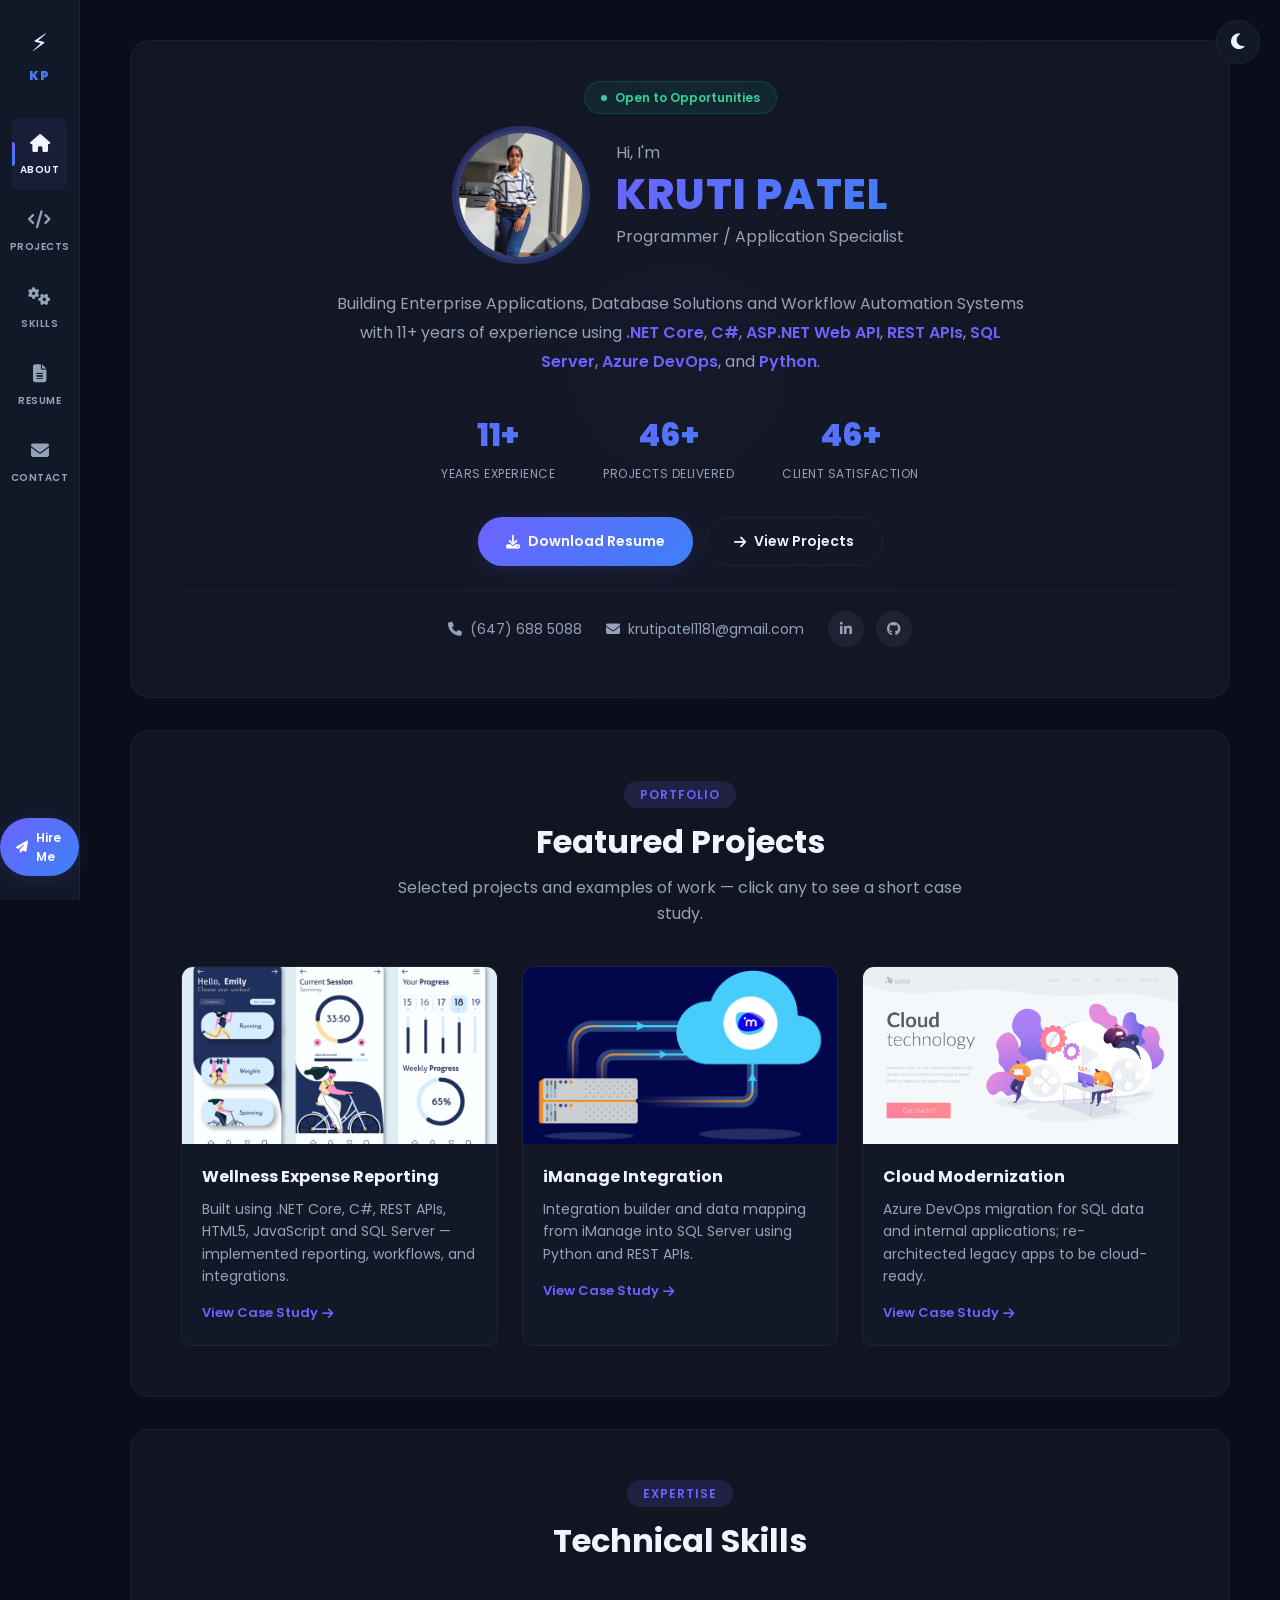
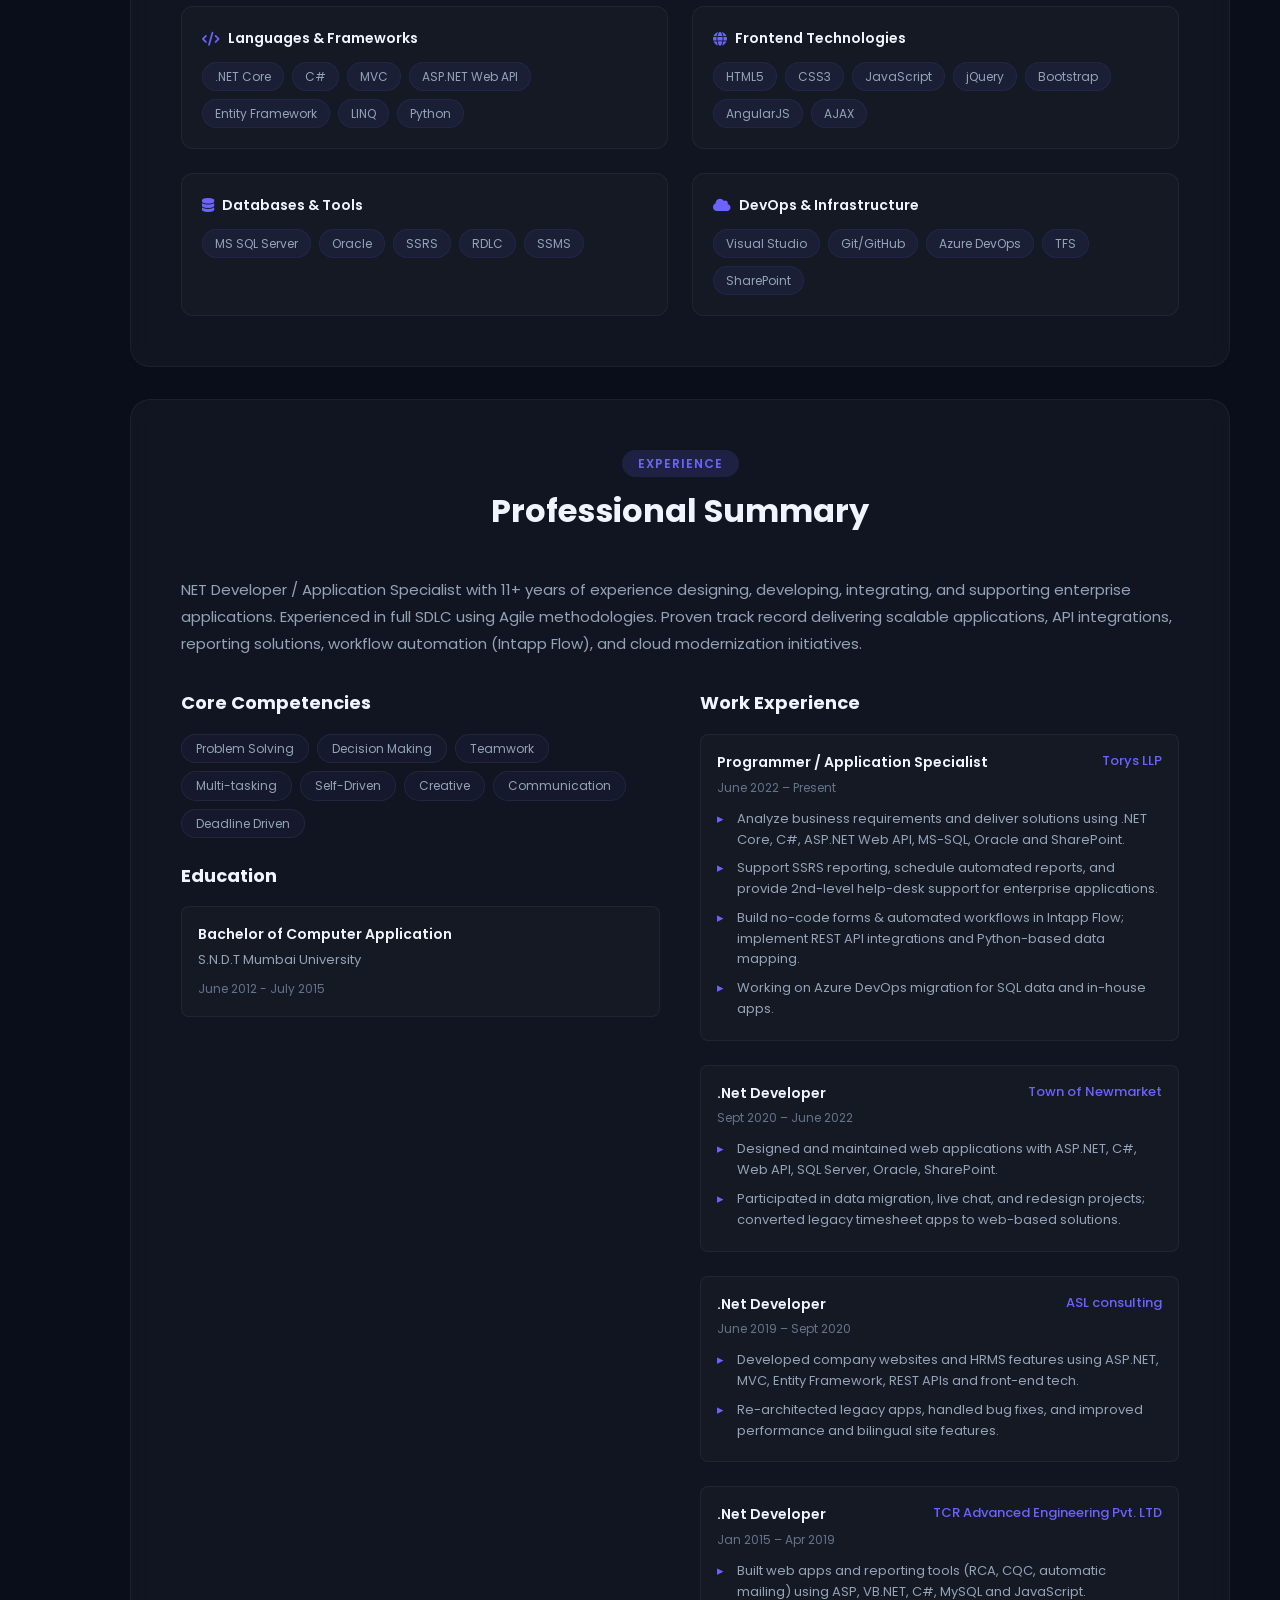
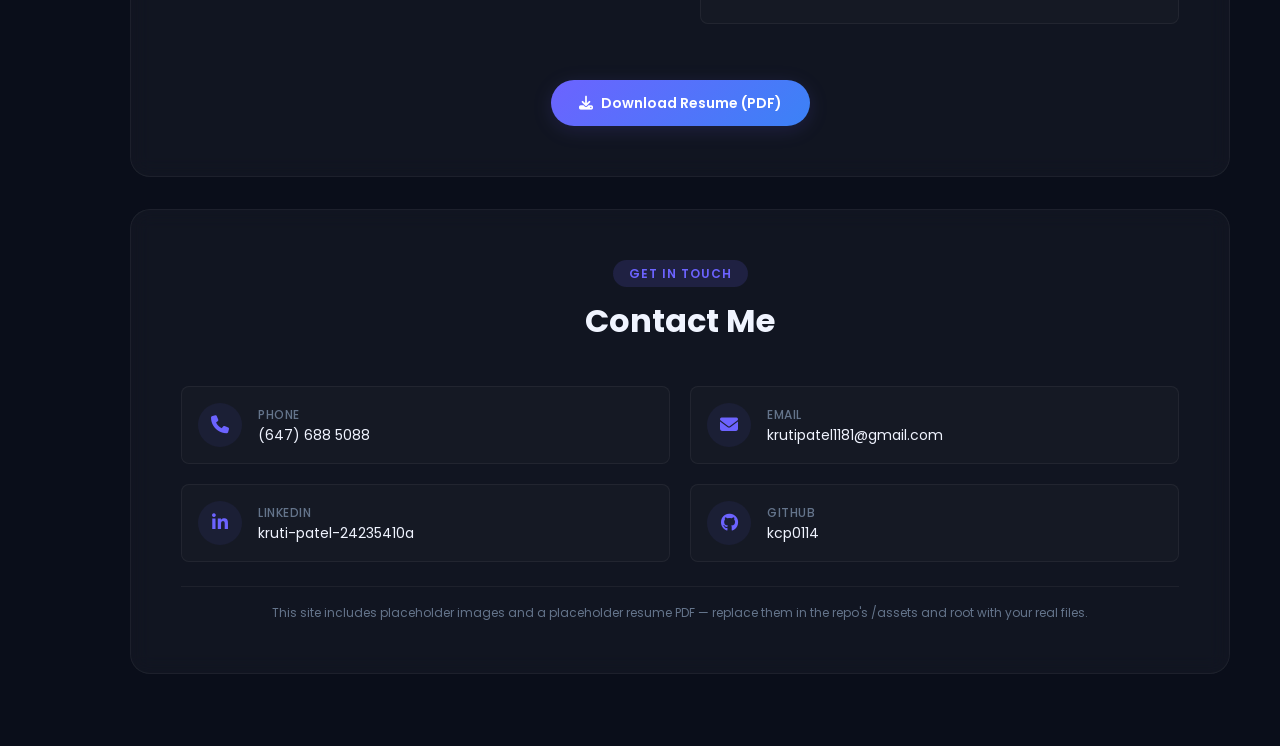
==== index.html @ 7626ef6c "Correct case in project links for consistency" ====
<!doctype html>
<html lang="en">
<head>
  <meta charset="utf-8" />
  <meta name="viewport" content="width=device-width,initial-scale=1" />
  <title>Kruti Patel — .NET Developer</title>
  <meta name="description" content="Kruti Patel — .NET Developer with 11+ years experience in .NET Core, C#, Web API, SQL Server, Azure DevOps.">
  <link href="https://fonts.googleapis.com/css2?family=Poppins:wght@300;400;600;700;800;900&display=swap" rel="stylesheet">
  <link rel="stylesheet" href="https://cdnjs.cloudflare.com/ajax/libs/font-awesome/6.4.0/css/all.min.css">
  <link rel="stylesheet" href="style.css">
</head>
<body>
  <!-- Sidebar -->
  <aside class="sidebar" id="sidebar">
    <button class="hamburger" id="hamburger" aria-label="Open menu">
      <span></span><span></span><span></span>
    </button>
    <div class="sidebar-brand">
      <span class="brand-icon">⚡</span>
      <span class="brand-text">KP</span>
    </div>
    <nav class="nav">
      <ul>
        <li class="active" data-target="#about">
          <span class="icon"><i class="fas fa-home"></i></span>
          <span class="label">About</span>
        </li>
        <li data-target="#projects">
          <span class="icon"><i class="fas fa-code"></i></span>
          <span class="label">Projects</span>
        </li>
        <li data-target="#skills">
          <span class="icon"><i class="fas fa-cogs"></i></span>
          <span class="label">Skills</span>
        </li>
        <li data-target="#resume">
          <span class="icon"><i class="fas fa-file-alt"></i></span>
          <span class="label">Resume</span>
        </li>
        <li data-target="#contact">
          <span class="icon"><i class="fas fa-envelope"></i></span>
          <span class="label">Contact</span>
        </li>
      </ul>
    </nav>
    <a class="hire-btn" href="#contact">
      <i class="fas fa-paper-plane"></i> <span>Hire Me</span>
    </a>
  </aside>

  <!-- Main Content -->
  <main class="content">
    <div class="content-wrapper">
      <button id="themeToggle" class="theme-toggle" aria-label="Toggle theme">
        <i class="fas fa-moon"></i>
      </button>

      <section id="about" class="hero-card card">
        <div class="hero-badge">
          <span class="badge-dot"></span>
          Open to Opportunities
        </div>

        <div class="avatar-wrapper">
          <div class="avatar-wrap">
            <img src="assets/avatar.jpg" alt="Kruti Patel portrait" class="avatar" loading="lazy" width="130" height="130" onerror="this.style.display='none'">
            <div class="avatar-ring"></div>
          </div>
          <div class="hero-title">
            <div class="greeting">Hi, I'm</div>
            <h1 class="name">KRUTI PATEL</h1>
            <div class="hero-subtitle">Programmer / Application Specialist</div>
          </div>
        </div>

        <p class="lead">Building Enterprise Applications, Database Solutions and Workflow Automation Systems with 11+ years of experience using <span class="highlight">.NET Core</span>, <span class="highlight">C#</span>, <span class="highlight">ASP.NET Web API</span>, <span class="highlight">REST APIs</span>, <span class="highlight">SQL Server</span>, <span class="highlight">Azure DevOps</span>, and <span class="highlight">Python</span>.</p>

        <div class="hero-stats">
          <div class="stat">
            <span class="stat-number" data-target="11">0</span>
            <span class="stat-label">Years Experience</span>
          </div>
          <div class="stat">
            <span class="stat-number" data-target="50">0</span>
            <span class="stat-label">Projects Delivered</span>
          </div>
          <div class="stat">
            <span class="stat-number" data-target="100">0</span>
            <span class="stat-label">Client Satisfaction</span>
          </div>
        </div>

        <div class="hero-actions">
          <a class="btn primary" href="/resume.pdf" download>
            <i class="fas fa-download"></i> Download Resume
          </a>
          <a class="btn outline" href="#projects">
            <i class="fas fa-arrow-right"></i> View Projects
          </a>
        </div>

        <div class="contact-inline">
          <div class="contact-item">
            <i class="fas fa-phone"></i> (647) 688 5088
          </div>
          <div class="contact-item">
            <i class="fas fa-envelope"></i> <a href="mailto:krutipatel1181@gmail.com">krutipatel1181@gmail.com</a>
          </div>
          <div class="social-links">
            <a href="https://www.linkedin.com/in/kruti-patel-24235410a/" target="_blank" rel="noopener" aria-label="LinkedIn">
              <i class="fab fa-linkedin-in"></i>
            </a>
            <a href="https://github.com/kcp0114" target="_blank" rel="noopener" aria-label="GitHub">
              <i class="fab fa-github"></i>
            </a>
          </div>
        </div>
      </section>

      <section id="projects" class="projects-card card">
        <div class="section-header">
          <span class="section-tag">Portfolio</span>
          <h2>Featured Projects</h2>
          <p class="sub">Selected projects and examples of work — click any to see a short case study.</p>
        </div>

        <div class="projects-grid">
          <article class="project">
            <div class="project-image">
              <img src="assets/Wellness.jpg" alt="Wellness Expense Reporting dashboard" loading="lazy">
            </div>
            <div class="project-content">
              <h3>Wellness Expense Reporting</h3>
              <p>Built using .NET Core, C#, REST APIs, HTML5, JavaScript and SQL Server — implemented reporting, workflows, and integrations.</p>
              <a class="link" href="/projects/Wellness.html">View Case Study <i class="fas fa-arrow-right"></i></a>
            </div>
          </article>

          <article class="project">
            <div class="project-image">
              <img src="assets/imanage.png" alt="iManage integration diagram" loading="lazy">
            </div>
            <div class="project-content">
              <h3>iManage Integration</h3>
              <p>Integration builder and data mapping from iManage into SQL Server using Python and REST APIs.</p>
              <a class="link" href="/projects/imanage.html">View Case Study <i class="fas fa-arrow-right"></i></a>
            </div>
          </article>

          <article class="project">
            <div class="project-image">
              <img src="assets/Cloud.jpg" alt="Cloud modernization illustration" loading="lazy">
            </div>
            <div class="project-content">
              <h3>Cloud Modernization</h3>
              <p>Azure DevOps migration for SQL data and internal applications; re-architected legacy apps to be cloud-ready.</p>
              <a class="link" href="/projects/Cloud.html">View Case Study <i class="fas fa-arrow-right"></i></a>
            </div>
          </article>
        </div>
      </section>

      <section id="skills" class="skills-card card">
        <div class="section-header">
          <span class="section-tag">Expertise</span>
          <h2>Technical Skills</h2>
        </div>
        <div class="skills-grid">
          <div class="skill-category">
            <h3><i class="fas fa-code"></i> Languages & Frameworks</h3>
            <div class="skill-tags">
              <span class="skill-tag">.NET Core</span>
              <span class="skill-tag">C#</span>
              <span class="skill-tag">MVC</span>
              <span class="skill-tag">ASP.NET Web API</span>
              <span class="skill-tag">Entity Framework</span>
              <span class="skill-tag">LINQ</span>
              <span class="skill-tag">Python</span>
            </div>
          </div>
          <div class="skill-category">
            <h3><i class="fas fa-globe"></i> Frontend Technologies</h3>
            <div class="skill-tags">
              <span class="skill-tag">HTML5</span>
              <span class="skill-tag">CSS3</span>
              <span class="skill-tag">JavaScript</span>
              <span class="skill-tag">jQuery</span>
              <span class="skill-tag">Bootstrap</span>
              <span class="skill-tag">AngularJS</span>
              <span class="skill-tag">AJAX</span>
            </div>
          </div>
          <div class="skill-category">
            <h3><i class="fas fa-database"></i> Databases & Tools</h3>
            <div class="skill-tags">
              <span class="skill-tag">MS SQL Server</span>
              <span class="skill-tag">Oracle</span>
              <span class="skill-tag">SSRS</span>
              <span class="skill-tag">RDLC</span>
              <span class="skill-tag">SSMS</span>
            </div>
          </div>
          <div class="skill-category">
            <h3><i class="fas fa-cloud"></i> DevOps & Infrastructure</h3>
            <div class="skill-tags">
              <span class="skill-tag">Visual Studio</span>
              <span class="skill-tag">Git/GitHub</span>
              <span class="skill-tag">Azure DevOps</span>
              <span class="skill-tag">TFS</span>
              <span class="skill-tag">SharePoint</span>
            </div>
          </div>
        </div>
      </section>

      <section id="resume" class="card resume-card">
        <div class="section-header">
          <span class="section-tag">Experience</span>
          <h2>Professional Summary</h2>
        </div>
        <p class="resume-summary">NET Developer / Application Specialist with 11+ years of experience designing, developing, integrating, and supporting enterprise applications. Experienced in full SDLC using Agile methodologies. Proven track record delivering scalable applications, API integrations, reporting solutions, workflow automation (Intapp Flow), and cloud modernization initiatives.</p>

        <div class="two-col">
          <div>
            <h3>Core Competencies</h3>
            <div class="competency-grid">
              <span class="competency-tag">Problem Solving</span>
              <span class="competency-tag">Decision Making</span>
              <span class="competency-tag">Teamwork</span>
              <span class="competency-tag">Multi-tasking</span>
              <span class="competency-tag">Self-Driven</span>
              <span class="competency-tag">Creative</span>
              <span class="competency-tag">Communication</span>
              <span class="competency-tag">Deadline Driven</span>
            </div>

            <h3>Education</h3>
            <div class="education-item">
              <h4>Bachelor of Computer Application</h4>
              <p>S.N.D.T Mumbai University</p>
              <span class="edu-date">June 2012 - July 2015</span>
            </div>
          </div>

          <div>
            <h3>Work Experience</h3>

            <div class="job">
              <div class="job-header">
                <h4>Programmer / Application Specialist</h4>
                <span class="company">Torys LLP</span>
              </div>
              <span class="job-dates">June 2022 – Present</span>
              <ul class="bullets">
                <li>Analyze business requirements and deliver solutions using .NET Core, C#, ASP.NET Web API, MS-SQL, Oracle and SharePoint.</li>
                <li>Support SSRS reporting, schedule automated reports, and provide 2nd-level help-desk support for enterprise applications.</li>
                <li>Build no-code forms & automated workflows in Intapp Flow; implement REST API integrations and Python-based data mapping.</li>
                <li>Working on Azure DevOps migration for SQL data and in-house apps.</li>
              </ul>
            </div>

            <div class="job">
              <div class="job-header">
                <h4>.Net Developer</h4>
                <span class="company">Town of Newmarket</span>
              </div>
              <span class="job-dates">Sept 2020 – June 2022</span>
              <ul class="bullets">
                <li>Designed and maintained web applications with ASP.NET, C#, Web API, SQL Server, Oracle, SharePoint.</li>
                <li>Participated in data migration, live chat, and redesign projects; converted legacy timesheet apps to web-based solutions.</li>
              </ul>
            </div>

            <div class="job">
              <div class="job-header">
                <h4>.Net Developer</h4>
                <span class="company">ASL consulting</span>
              </div>
              <span class="job-dates">June 2019 – Sept 2020</span>
              <ul class="bullets">
                <li>Developed company websites and HRMS features using ASP.NET, MVC, Entity Framework, REST APIs and front-end tech.</li>
                <li>Re-architected legacy apps, handled bug fixes, and improved performance and bilingual site features.</li>
              </ul>
            </div>

            <div class="job">
              <div class="job-header">
                <h4>.Net Developer</h4>
                <span class="company">TCR Advanced Engineering Pvt. LTD</span>
              </div>
              <span class="job-dates">Jan 2015 – Apr 2019</span>
              <ul class="bullets">
                <li>Built web apps and reporting tools (RCA, CQC, automatic mailing) using ASP, VB.NET, C#, MySQL and JavaScript.</li>
              </ul>
            </div>
          </div>
        </div>

        <div class="resume-actions">
          <a class="btn primary" href="/resume.pdf" download>
            <i class="fas fa-download"></i> Download Resume (PDF)
          </a>
        </div>
      </section>

      <section id="contact" class="card contact-card">
        <div class="section-header">
          <span class="section-tag">Get in Touch</span>
          <h2>Contact Me</h2>
        </div>
        <div class="contact-grid">
          <div class="contact-info-item">
            <div class="contact-icon"><i class="fas fa-phone"></i></div>
            <div>
              <h4>Phone</h4>
              <p>(647) 688 5088</p>
            </div>
          </div>
          <div class="contact-info-item">
            <div class="contact-icon"><i class="fas fa-envelope"></i></div>
            <div>
              <h4>Email</h4>
              <p><a href="mailto:krutipatel1181@gmail.com">krutipatel1181@gmail.com</a></p>
            </div>
          </div>
          <div class="contact-info-item">
            <div class="contact-icon"><i class="fab fa-linkedin-in"></i></div>
            <div>
              <h4>LinkedIn</h4>
              <p><a href="https://www.linkedin.com/in/kruti-patel-24235410a/" target="_blank" rel="noopener">kruti-patel-24235410a</a></p>
            </div>
          </div>
          <div class="contact-info-item">
            <div class="contact-icon"><i class="fab fa-github"></i></div>
            <div>
              <h4>GitHub</h4>
              <p><a href="https://github.com/kcp0114" target="_blank" rel="noopener">kcp0114</a></p>
            </div>
          </div>
        </div>
        <p class="small">This site includes placeholder images and a placeholder resume PDF — replace them in the repo's /assets and root with your real files.</p>
      </section>
    </div>
  </main>

  <script src="script.js"></script>
</body>
</html>
---- style.css ----
:root {
  --bg-primary: #0a0e1a;
  --bg-secondary: #111827;
  --bg-card: rgba(255, 255, 255, 0.03);
  --text-primary: #f0f4ff;
  --text-secondary: #94a3b8;
  --text-muted: #64748b;
  --accent-1: #6c63ff;
  --accent-2: #7c3aed;
  --accent-3: #3b82f6;
  --accent-gradient: linear-gradient(135deg, #6c63ff, #3b82f6);
  --accent-glow: rgba(108, 99, 255, 0.15);
  --border-color: rgba(255, 255, 255, 0.05);
  --shadow-color: rgba(0, 0, 0, 0.4);
  --radius-sm: 8px;
  --radius-md: 12px;
  --radius-lg: 20px;
  --transition: all 0.3s cubic-bezier(0.4, 0, 0.2, 1);
}

* {
  margin: 0;
  padding: 0;
  box-sizing: border-box;
}

html {
  scroll-behavior: smooth;
}

body {
  font-family: 'Poppins', system-ui, -apple-system, sans-serif;
  background: var(--bg-primary);
  color: var(--text-primary);
  line-height: 1.6;
  min-height: 100vh;
  transition: all 0.3s ease;
}

/* Light Theme */
body.light-theme {
  background: #f0f4ff;
  color: #0a0e1a;
}

body.light-theme .sidebar {
  background: #ffffff;
  border-right: 1px solid rgba(0,0,0,0.05);
}

body.light-theme .nav li {
  color: #64748b;
}

body.light-theme .nav li.active {
  color: #0a0e1a;
  background: rgba(108, 99, 255, 0.08);
}

body.light-theme .nav li:hover {
  color: #0a0e1a;
  background: rgba(0,0,0,0.03);
}

body.light-theme .card {
  background: rgba(255, 255, 255, 0.8);
  border: 1px solid rgba(0,0,0,0.05);
}

body.light-theme .card:hover {
  border-color: rgba(108, 99, 255, 0.2);
}

body.light-theme .project {
  background: #ffffff;
  border: 1px solid rgba(0,0,0,0.05);
}

body.light-theme .project:hover {
  border-color: rgba(108, 99, 255, 0.2);
  box-shadow: 0 8px 30px rgba(0,0,0,0.08);
}

body.light-theme .project-content p {
  color: #64748b;
}

body.light-theme .skill-category {
  background: rgba(0,0,0,0.02);
  border: 1px solid rgba(0,0,0,0.05);
}

body.light-theme .skill-tag {
  background: rgba(108, 99, 255, 0.06);
  border: 1px solid rgba(108, 99, 255, 0.1);
  color: #64748b;
}

body.light-theme .skill-tag:hover {
  background: rgba(108, 99, 255, 0.12);
  color: #0a0e1a;
}

body.light-theme .job {
  background: rgba(0,0,0,0.02);
  border: 1px solid rgba(0,0,0,0.05);
}

body.light-theme .education-item {
  background: rgba(0,0,0,0.02);
  border: 1px solid rgba(0,0,0,0.05);
}

body.light-theme .contact-info-item {
  background: rgba(0,0,0,0.02);
  border: 1px solid rgba(0,0,0,0.05);
}

body.light-theme .contact-info-item a {
  color: #0a0e1a;
}

body.light-theme .contact-info-item a:hover {
  color: #6c63ff;
}

body.light-theme .lead {
  color: #64748b;
}

body.light-theme .section-header .sub {
  color: #64748b;
}

body.light-theme .resume-summary {
  color: #64748b;
}

body.light-theme .bullets li {
  color: #64748b;
}

body.light-theme .competency-tag {
  background: rgba(108, 99, 255, 0.06);
  border: 1px solid rgba(0,0,0,0.05);
  color: #64748b;
}

body.light-theme .competency-tag:hover {
  background: rgba(108, 99, 255, 0.1);
}

body.light-theme .theme-toggle {
  background: #ffffff;
  border: 1px solid rgba(0,0,0,0.05);
  color: #0a0e1a;
}

body.light-theme .theme-toggle:hover {
  background: #6c63ff;
  color: white;
}

body.light-theme .btn.outline {
  color: #0a0e1a;
  border: 1px solid rgba(0,0,0,0.05);
}

body.light-theme .btn.outline:hover {
  border-color: #6c63ff;
  background: rgba(108, 99, 255, 0.05);
}

body.light-theme .contact-item a {
  color: #64748b;
}

body.light-theme .contact-item a:hover {
  color: #6c63ff;
}

body.light-theme .social-links a {
  background: rgba(0,0,0,0.05);
  color: #64748b;
}

body.light-theme .social-links a:hover {
  background: #6c63ff;
  color: white;
}

body.light-theme .hire-btn {
  color: white;
}

body.light-theme .small {
  color: #94a3b8;
}

/* Sidebar */
.sidebar {
  width: 80px;
  height: 100vh;
  position: fixed;
  left: 0;
  top: 0;
  background: var(--bg-secondary);
  border-right: 1px solid var(--border-color);
  display: flex;
  flex-direction: column;
  align-items: center;
  padding: 24px 0;
  z-index: 100;
  transition: var(--transition);
}

.sidebar-brand {
  font-size: 28px;
  font-weight: 900;
  background: var(--accent-gradient);
  -webkit-background-clip: text;
  -webkit-text-fill-color: transparent;
  background-clip: text;
  margin-bottom: 32px;
  display: flex;
  flex-direction: column;
  align-items: center;
  gap: 4px;
}

.brand-icon {
  font-size: 24px;
  -webkit-text-fill-color: initial;
}

.brand-text {
  font-size: 12px;
  letter-spacing: 1px;
}

.hamburger {
  display: none;
  background: none;
  border: none;
  flex-direction: column;
  gap: 5px;
  cursor: pointer;
  padding: 8px;
}

.hamburger span {
  width: 24px;
  height: 2px;
  background: var(--text-primary);
  border-radius: 2px;
  transition: var(--transition);
}

.nav {
  flex: 1;
  width: 100%;
}

.nav ul {
  list-style: none;
  display: flex;
  flex-direction: column;
  gap: 4px;
  padding: 0 12px;
}

.nav li {
  display: flex;
  flex-direction: column;
  align-items: center;
  gap: 4px;
  padding: 12px 8px;
  border-radius: var(--radius-sm);
  cursor: pointer;
  color: var(--text-secondary);
  transition: var(--transition);
  position: relative;
}

.nav li::before {
  content: '';
  position: absolute;
  left: 0;
  top: 50%;
  transform: translateY(-50%);
  width: 3px;
  height: 0;
  background: var(--accent-gradient);
  border-radius: 0 3px 3px 0;
  transition: var(--transition);
}

.nav li.active::before {
  height: 24px;
}

.nav li.active {
  color: var(--text-primary);
  background: rgba(108, 99, 255, 0.08);
}

.nav li:hover {
  color: var(--text-primary);
  background: rgba(255, 255, 255, 0.03);
}

.nav .icon {
  font-size: 18px;
}

.nav .label {
  font-size: 10px;
  font-weight: 600;
  text-transform: uppercase;
  letter-spacing: 0.5px;
}

.hire-btn {
  margin-top: auto;
  display: flex;
  align-items: center;
  gap: 8px;
  padding: 10px 16px;
  background: var(--accent-gradient);
  color: white;
  border-radius: 999px;
  text-decoration: none;
  font-size: 12px;
  font-weight: 600;
  transition: var(--transition);
  box-shadow: 0 4px 20px var(--accent-glow);
}

.hire-btn:hover {
  transform: scale(1.05);
  box-shadow: 0 6px 30px var(--accent-glow);
}

.hire-btn span {
  display: inline;
}

/* Main Content - Centered */
.content {
  margin-left: 80px;
  padding: 40px;
  display: flex;
  justify-content: center;
}

.content-wrapper {
  max-width: 1100px;
  width: 100%;
}

/* Theme Toggle */
.theme-toggle {
  position: fixed;
  top: 20px;
  right: 20px;
  z-index: 1000;
  background: var(--bg-secondary);
  color: var(--text-primary);
  border: 1px solid var(--border-color);
  border-radius: 50%;
  width: 44px;
  height: 44px;
  font-size: 18px;
  cursor: pointer;
  transition: var(--transition);
  display: flex;
  align-items: center;
  justify-content: center;
}

.theme-toggle:hover {
  background: var(--accent-1);
  color: white;
  transform: rotate(30deg);
}

/* Cards */
.card {
  background: var(--bg-card);
  backdrop-filter: blur(10px);
  border: 1px solid var(--border-color);
  border-radius: var(--radius-lg);
  padding: 50px;
  margin-bottom: 32px;
  transition: var(--transition);
}

.card:hover {
  border-color: rgba(108, 99, 255, 0.1);
}

/* Section Headers */
.section-header {
  text-align: center;
  margin-bottom: 40px;
}

.section-tag {
  display: inline-block;
  padding: 4px 16px;
  background: var(--accent-glow);
  color: var(--accent-1);
  border-radius: 999px;
  font-size: 12px;
  font-weight: 600;
  text-transform: uppercase;
  letter-spacing: 1px;
  margin-bottom: 8px;
}

.section-header h2 {
  font-size: 32px;
  font-weight: 700;
  margin-bottom: 8px;
}

.section-header .sub {
  color: var(--text-secondary);
  max-width: 600px;
  margin: 0 auto;
}

/* Hero Section */
.hero-card {
  text-align: center;
  padding-top: 40px;
  position: relative;
  overflow: hidden;
}

.hero-card::before {
  content: '';
  position: absolute;
  top: -50%;
  left: -50%;
  width: 200%;
  height: 200%;
  background: radial-gradient(circle at center, rgba(108, 99, 255, 0.03), transparent 70%);
  pointer-events: none;
}

.hero-badge {
  display: inline-flex;
  align-items: center;
  gap: 8px;
  padding: 6px 16px;
  background: rgba(16, 185, 129, 0.1);
  border: 1px solid rgba(16, 185, 129, 0.2);
  border-radius: 999px;
  color: #34d399;
  font-size: 12px;
  font-weight: 600;
  margin-bottom: 16px;
}

.badge-dot {
  width: 6px;
  height: 6px;
  background: #34d399;
  border-radius: 50%;
  animation: pulse-dot 2s infinite;
}

@keyframes pulse-dot {
  0%, 100% { opacity: 1; transform: scale(1); }
  50% { opacity: 0.5; transform: scale(0.8); }
}

/* Avatar */
.avatar-wrapper {
  display: flex;
  align-items: center;
  justify-content: center;
  gap: 30px;
  margin-bottom: 30px;
  flex-wrap: wrap;
}

.avatar-wrap {
  position: relative;
  display: inline-block;
  flex-shrink: 0;
}

.avatar {
  width: 130px;
  height: 130px;
  border-radius: 50%;
  object-fit: cover;
  border: 3px solid var(--border-color);
  position: relative;
  z-index: 1;
  display: block;
}

.avatar-ring {
  position: absolute;
  top: -4px;
  left: -4px;
  width: 138px;
  height: 138px;
  border-radius: 50%;
  background: var(--accent-gradient);
  opacity: 0.3;
  animation: ring-spin 8s linear infinite;
}

@keyframes ring-spin {
  0% { transform: rotate(0deg); }
  100% { transform: rotate(360deg); }
}

.hero-title {
  text-align: left;
}

.hero-title .greeting {
  font-size: 16px;
  color: var(--text-secondary);
  font-weight: 400;
}

.name {
  font-size: 42px;
  font-weight: 800;
  letter-spacing: 1px;
  margin: 4px 0;
  background: var(--accent-gradient);
  -webkit-background-clip: text;
  -webkit-text-fill-color: transparent;
  background-clip: text;
  line-height: 1.2;
}

.hero-subtitle {
  font-size: 16px;
  color: var(--text-secondary);
  font-weight: 400;
}

.lead {
  color: var(--text-secondary);
  max-width: 700px;
  margin: 20px auto 24px;
  font-size: 16px;
  line-height: 1.8;
  text-align: center;
}

.highlight {
  color: var(--accent-1);
  font-weight: 600;
  -webkit-text-fill-color: initial;
}

/* Stats */
.hero-stats {
  display: flex;
  justify-content: center;
  gap: 48px;
  margin: 32px 0;
}

.stat {
  text-align: center;
}

.stat-number {
  display: block;
  font-size: 32px;
  font-weight: 800;
  background: var(--accent-gradient);
  -webkit-background-clip: text;
  -webkit-text-fill-color: transparent;
  background-clip: text;
}

.stat-label {
  font-size: 12px;
  color: var(--text-secondary);
  text-transform: uppercase;
  letter-spacing: 0.5px;
}

/* Buttons */
.hero-actions {
  display: flex;
  gap: 12px;
  justify-content: center;
  flex-wrap: wrap;
  margin-bottom: 24px;
}

.btn {
  display: inline-flex;
  align-items: center;
  gap: 8px;
  padding: 12px 28px;
  border-radius: 999px;
  text-decoration: none;
  font-weight: 600;
  font-size: 14px;
  transition: var(--transition);
  border: none;
  cursor: pointer;
}

.btn.primary {
  background: var(--accent-gradient);
  color: white;
  box-shadow: 0 4px 20px var(--accent-glow);
}

.btn.primary:hover {
  transform: translateY(-2px);
  box-shadow: 0 8px 30px var(--accent-glow);
}

.btn.outline {
  background: transparent;
  color: var(--text-primary);
  border: 1px solid var(--border-color);
}

.btn.outline:hover {
  border-color: var(--accent-1);
  background: rgba(108, 99, 255, 0.05);
}

/* Contact Inline */
.contact-inline {
  display: flex;
  align-items: center;
  justify-content: center;
  gap: 24px;
  flex-wrap: wrap;
  color: var(--text-secondary);
  font-size: 14px;
  padding-top: 20px;
  border-top: 1px solid var(--border-color);
}

.contact-item {
  display: flex;
  align-items: center;
  gap: 8px;
}

.contact-item a {
  color: var(--text-secondary);
  text-decoration: none;
  transition: var(--transition);
}

.contact-item a:hover {
  color: var(--accent-1);
}

.social-links {
  display: flex;
  gap: 12px;
}

.social-links a {
  display: flex;
  align-items: center;
  justify-content: center;
  width: 36px;
  height: 36px;
  border-radius: 50%;
  background: rgba(255, 255, 255, 0.05);
  color: var(--text-secondary);
  text-decoration: none;
  transition: var(--transition);
}

.social-links a:hover {
  background: var(--accent-1);
  color: white;
  transform: translateY(-2px);
}

/* Projects Grid */
.projects-grid {
  display: grid;
  grid-template-columns: repeat(3, 1fr);
  gap: 24px;
}

.project {
  background: var(--bg-secondary);
  border-radius: var(--radius-md);
  overflow: hidden;
  transition: var(--transition);
  border: 1px solid var(--border-color);
}

.project:hover {
  transform: translateY(-4px);
  border-color: rgba(108, 99, 255, 0.2);
  box-shadow: 0 8px 30px var(--shadow-color);
}

.project-image {
  position: relative;
  overflow: hidden;
  aspect-ratio: 16/9;
  background: var(--bg-secondary);
}

.project-placeholder {
  width: 100%;
  height: 100%;
  display: flex;
  align-items: center;
  justify-content: center;
  font-weight: 600;
  font-size: 16px;
  color: white;
}

.project-content {
  padding: 20px;
}

.project-content h3 {
  font-size: 16px;
  margin-bottom: 8px;
}

.project-content p {
  font-size: 14px;
  color: var(--text-secondary);
  margin-bottom: 12px;
  line-height: 1.6;
}

.link {
  color: var(--accent-1);
  text-decoration: none;
  font-weight: 600;
  font-size: 13px;
  transition: var(--transition);
  display: inline-flex;
  align-items: center;
  gap: 4px;
}

.link:hover {
  color: var(--accent-2);
  gap: 8px;
}

/* Skills */
.skills-grid {
  display: grid;
  grid-template-columns: repeat(2, 1fr);
  gap: 24px;
}

.skill-category {
  background: rgba(255,255,255,0.02);
  border-radius: var(--radius-md);
  padding: 20px;
  border: 1px solid var(--border-color);
}

.skill-category h3 {
  font-size: 14px;
  font-weight: 600;
  margin-bottom: 12px;
  display: flex;
  align-items: center;
  gap: 8px;
}

.skill-category h3 i {
  color: var(--accent-1);
}

.skill-tags {
  display: flex;
  flex-wrap: wrap;
  gap: 8px;
}

.skill-tag {
  padding: 4px 12px;
  background: rgba(108, 99, 255, 0.08);
  border: 1px solid rgba(108, 99, 255, 0.1);
  border-radius: 999px;
  font-size: 12px;
  color: var(--text-secondary);
  transition: var(--transition);
}

.skill-tag:hover {
  background: rgba(108, 99, 255, 0.15);
  border-color: var(--accent-1);
  color: var(--text-primary);
  transform: translateY(-2px);
}

/* Resume */
.resume-summary {
  color: var(--text-secondary);
  margin-bottom: 32px;
  line-height: 1.8;
  font-size: 15px;
}

.two-col {
  display: grid;
  grid-template-columns: 1fr 1fr;
  gap: 40px;
}

.two-col h3 {
  font-size: 18px;
  margin-bottom: 16px;
  display: flex;
  align-items: center;
  gap: 8px;
}

.competency-grid {
  display: flex;
  flex-wrap: wrap;
  gap: 8px;
  margin-bottom: 24px;
}

.competency-tag {
  padding: 4px 14px;
  background: rgba(108, 99, 255, 0.06);
  border: 1px solid var(--border-color);
  border-radius: 999px;
  font-size: 12px;
  color: var(--text-secondary);
  transition: var(--transition);
}

.competency-tag:hover {
  background: rgba(108, 99, 255, 0.1);
  border-color: var(--accent-1);
}

.education-item {
  background: rgba(255,255,255,0.02);
  border-radius: var(--radius-sm);
  padding: 16px;
  border: 1px solid var(--border-color);
}

.education-item h4 {
  font-size: 14px;
  font-weight: 600;
}

.education-item p {
  font-size: 13px;
  color: var(--text-secondary);
  margin: 4px 0;
}

.edu-date {
  font-size: 12px;
  color: var(--text-muted);
}

.job {
  margin-bottom: 24px;
  background: rgba(255,255,255,0.02);
  border-radius: var(--radius-sm);
  padding: 16px;
  border: 1px solid var(--border-color);
  transition: var(--transition);
}

.job:hover {
  border-color: rgba(108, 99, 255, 0.1);
}

.job-header {
  display: flex;
  justify-content: space-between;
  align-items: flex-start;
  flex-wrap: wrap;
  gap: 8px;
  margin-bottom: 4px;
}

.job-header h4 {
  font-size: 14px;
  font-weight: 600;
}

.company {
  font-size: 13px;
  color: var(--accent-1);
  font-weight: 500;
}

.job-dates {
  display: block;
  font-size: 12px;
  color: var(--text-muted);
  margin-bottom: 8px;
}

.bullets {
  list-style: none;
  padding: 0;
}

.bullets li {
  font-size: 13px;
  color: var(--text-secondary);
  padding: 4px 0;
  padding-left: 20px;
  position: relative;
  line-height: 1.6;
}

.bullets li::before {
  content: '▸';
  position: absolute;
  left: 0;
  color: var(--accent-1);
}

.resume-actions {
  margin-top: 32px;
  text-align: center;
}

/* Contact */
.contact-grid {
  display: grid;
  grid-template-columns: repeat(2, 1fr);
  gap: 20px;
  margin-bottom: 24px;
}

.contact-info-item {
  display: flex;
  align-items: center;
  gap: 16px;
  padding: 16px;
  background: rgba(255,255,255,0.02);
  border-radius: var(--radius-sm);
  border: 1px solid var(--border-color);
  transition: var(--transition);
}

.contact-info-item:hover {
  border-color: rgba(108, 99, 255, 0.2);
  transform: translateY(-2px);
}

.contact-icon {
  width: 44px;
  height: 44px;
  border-radius: 50%;
  background: rgba(108, 99, 255, 0.08);
  display: flex;
  align-items: center;
  justify-content: center;
  color: var(--accent-1);
  font-size: 18px;
  flex-shrink: 0;
}

.contact-info-item h4 {
  font-size: 12px;
  color: var(--text-muted);
  font-weight: 500;
  text-transform: uppercase;
  letter-spacing: 0.5px;
}

.contact-info-item p {
  font-size: 14px;
}

.contact-info-item a {
  color: var(--text-primary);
  text-decoration: none;
  transition: var(--transition);
}

.contact-info-item a:hover {
  color: var(--accent-1);
}

.small {
  text-align: center;
  font-size: 12px;
  color: var(--text-muted);
  padding-top: 16px;
  border-top: 1px solid var(--border-color);
}

/* Responsive */
@media (max-width: 1024px) {
  .projects-grid {
    grid-template-columns: repeat(2, 1fr);
  }
}

@media (max-width: 768px) {
  .sidebar {
    width: 60px;
    padding: 16px 0;
  }

  .sidebar-brand {
    font-size: 20px;
  }

  .brand-text {
    display: none;
  }

  .nav .label {
    display: none;
  }

  .nav li {
    padding: 12px;
  }

  .hire-btn span {
    display: none;
  }

  .hire-btn {
    padding: 10px 12px;
  }

  .content {
    margin-left: 60px;
    padding: 20px;
  }

  .card {
    padding: 30px 20px;
  }

  .avatar-wrapper {
    flex-direction: column;
    text-align: center;
  }

  .hero-title {
    text-align: center;
  }

  .name {
    font-size: 32px;
  }

  .hero-stats {
    gap: 24px;
  }

  .stat-number {
    font-size: 24px;
  }

  .projects-grid {
    grid-template-columns: 1fr;
  }

  .two-col {
    grid-template-columns: 1fr;
    gap: 24px;
  }

  .skills-grid {
    grid-template-columns: 1fr;
  }

  .contact-grid {
    grid-template-columns: 1fr;
  }

  .hero-actions {
    flex-direction: column;
    align-items: stretch;
  }

  .hero-actions .btn {
    justify-content: center;
  }

  .contact-inline {
    flex-direction: column;
    gap: 12px;
    align-items: center;
  }
}

@media (max-width: 480px) {
  .content {
    padding: 12px;
    margin-left: 0;
  }

  .sidebar {
    transform: translateX(-100%);
    width: 280px;
  }

  .sidebar.open {
    transform: translateX(0);
  }

  .hamburger {
    display: flex !important;
    position: fixed;
    top: 20px;
    left: 20px;
    z-index: 1001;
    background: none;
    border: none;
    flex-direction: column;
    gap: 5px;
    cursor: pointer;
    padding: 8px;
  }

  .hamburger span {
    width: 24px;
    height: 2px;
    background: #f0f4ff;
    border-radius: 2px;
    transition: var(--transition);
  }

  .card {
    padding: 20px 16px;
  }

  .name {
    font-size: 28px;
  }

  .lead {
    font-size: 14px;
  }

  .section-header h2 {
    font-size: 24px;
  }
}
.project-image img {
  width: 100%;
  height: 100%;
  object-fit: cover;
  display: block;
  transition: var(--transition);
}

.project:hover .project-image img {
  transform: scale(1.05);
}
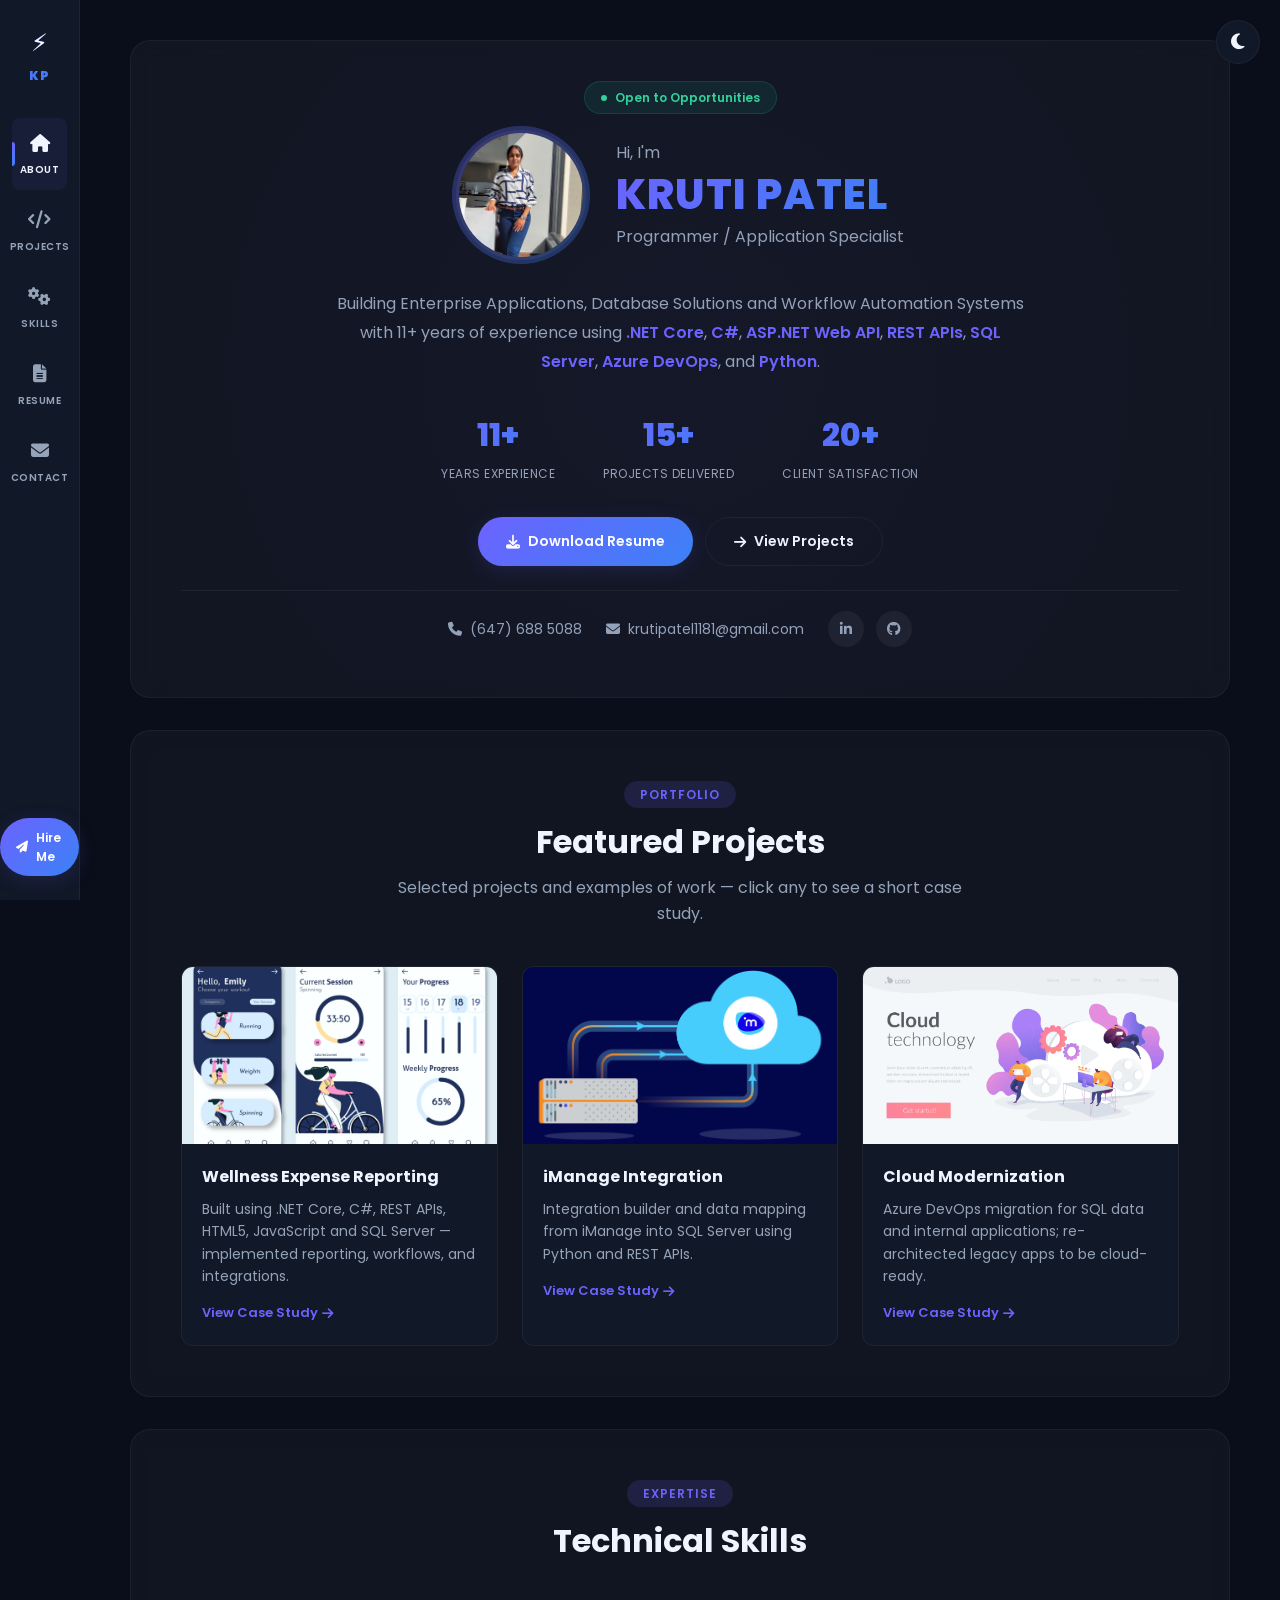
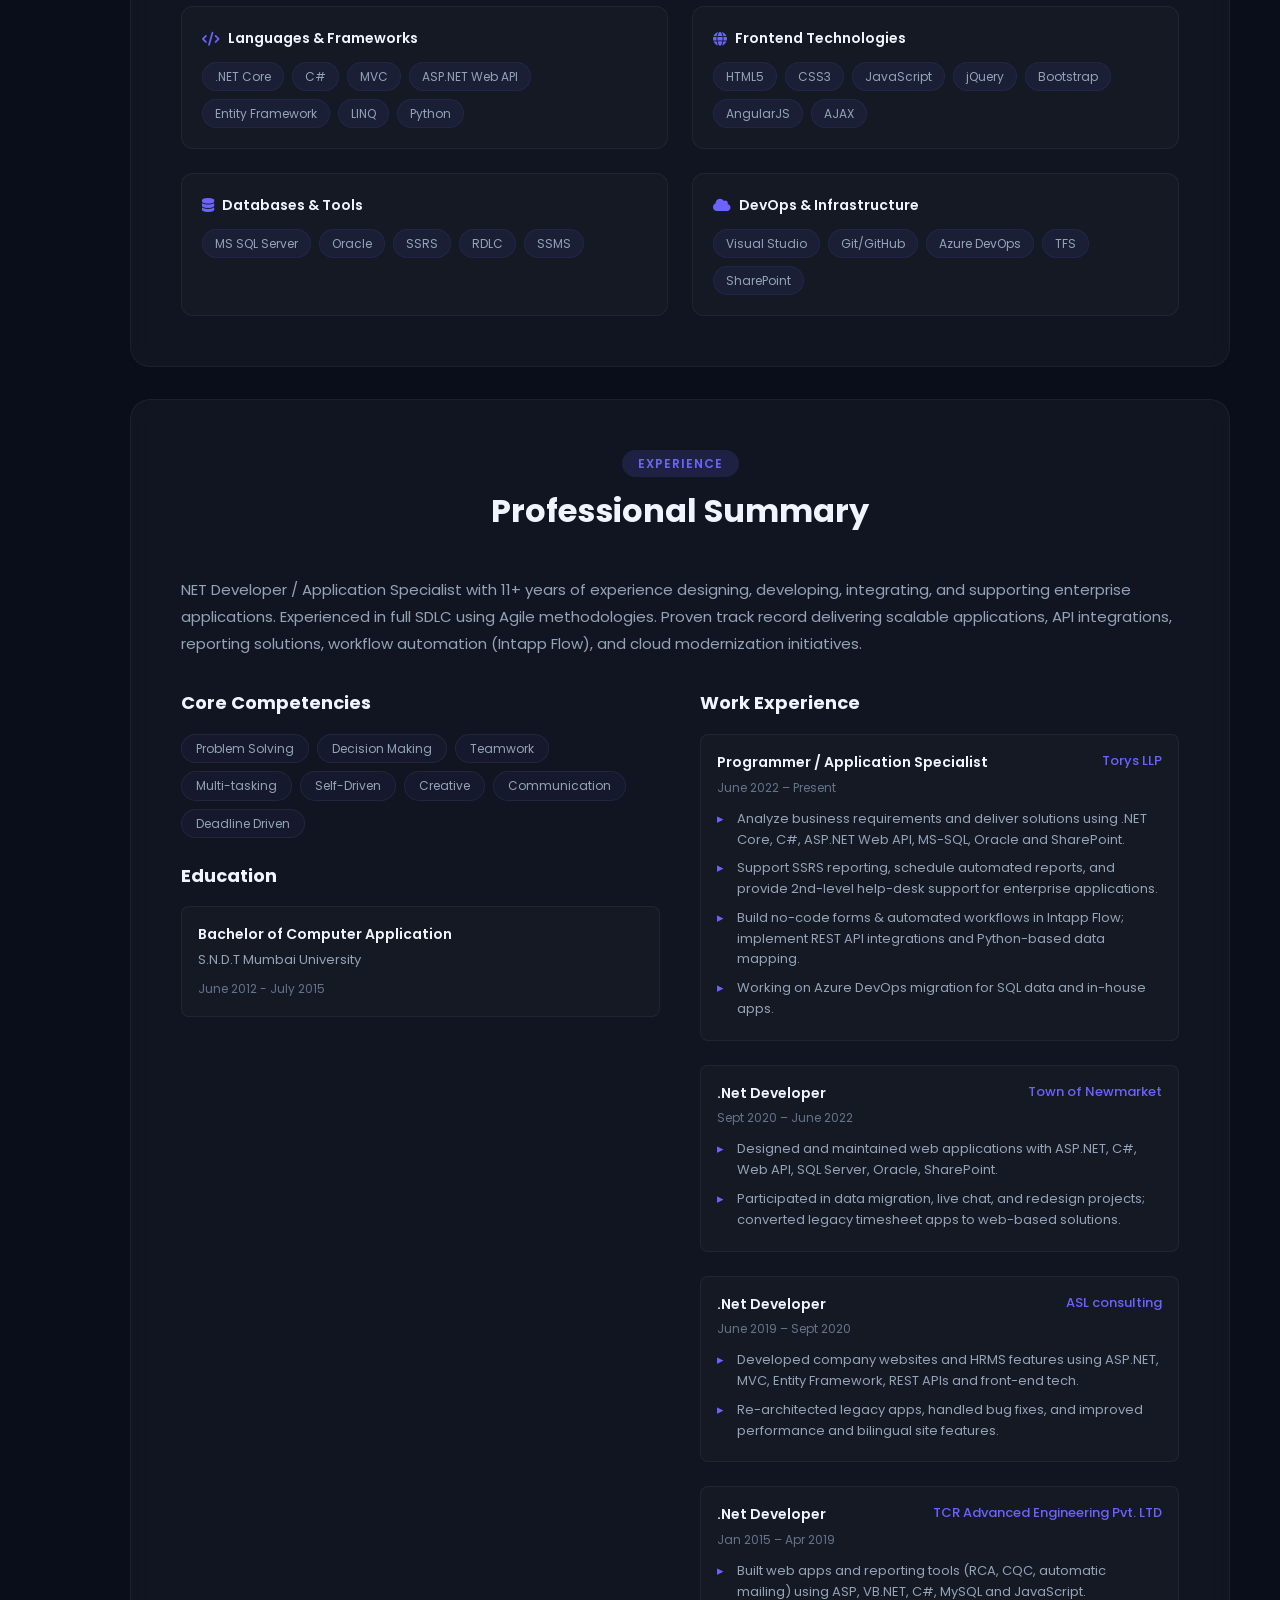
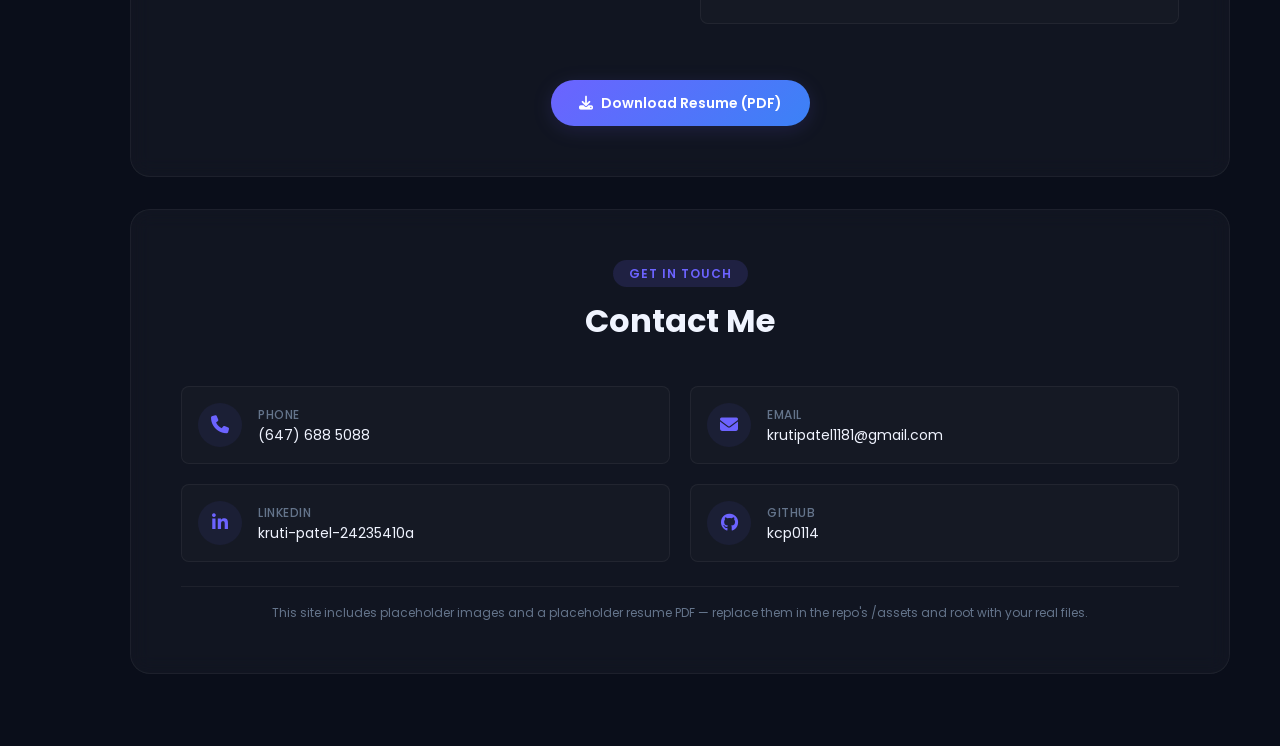
==== commit 927fb0ec: "Update statistics targets in index.html" ====
--- a/index.html
+++ b/index.html
@@ -81,11 +81,11 @@
             <span class="stat-label">Years Experience</span>
           </div>
           <div class="stat">
-            <span class="stat-number" data-target="50">0</span>
+            <span class="stat-number" data-target="15">0</span>
             <span class="stat-label">Projects Delivered</span>
           </div>
           <div class="stat">
-            <span class="stat-number" data-target="100">0</span>
+            <span class="stat-number" data-target="20">0</span>
             <span class="stat-label">Client Satisfaction</span>
           </div>
         </div>
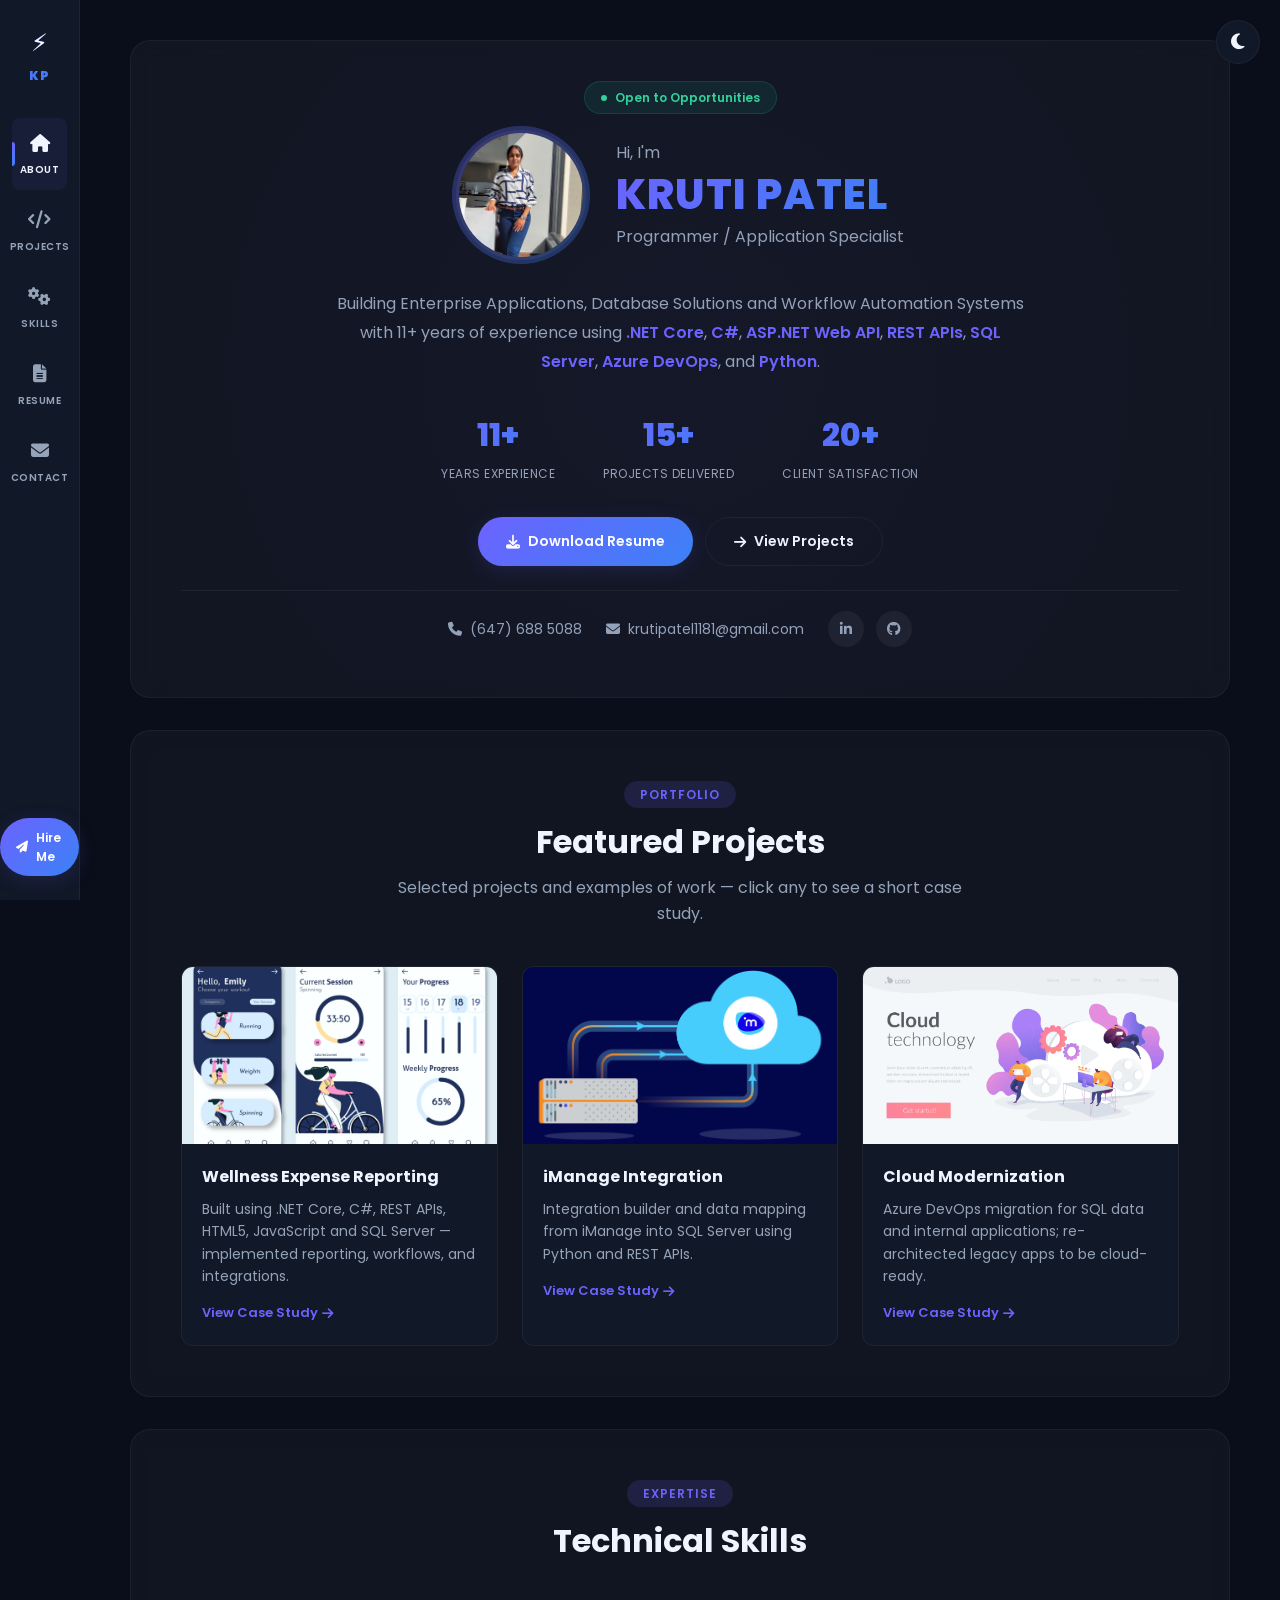
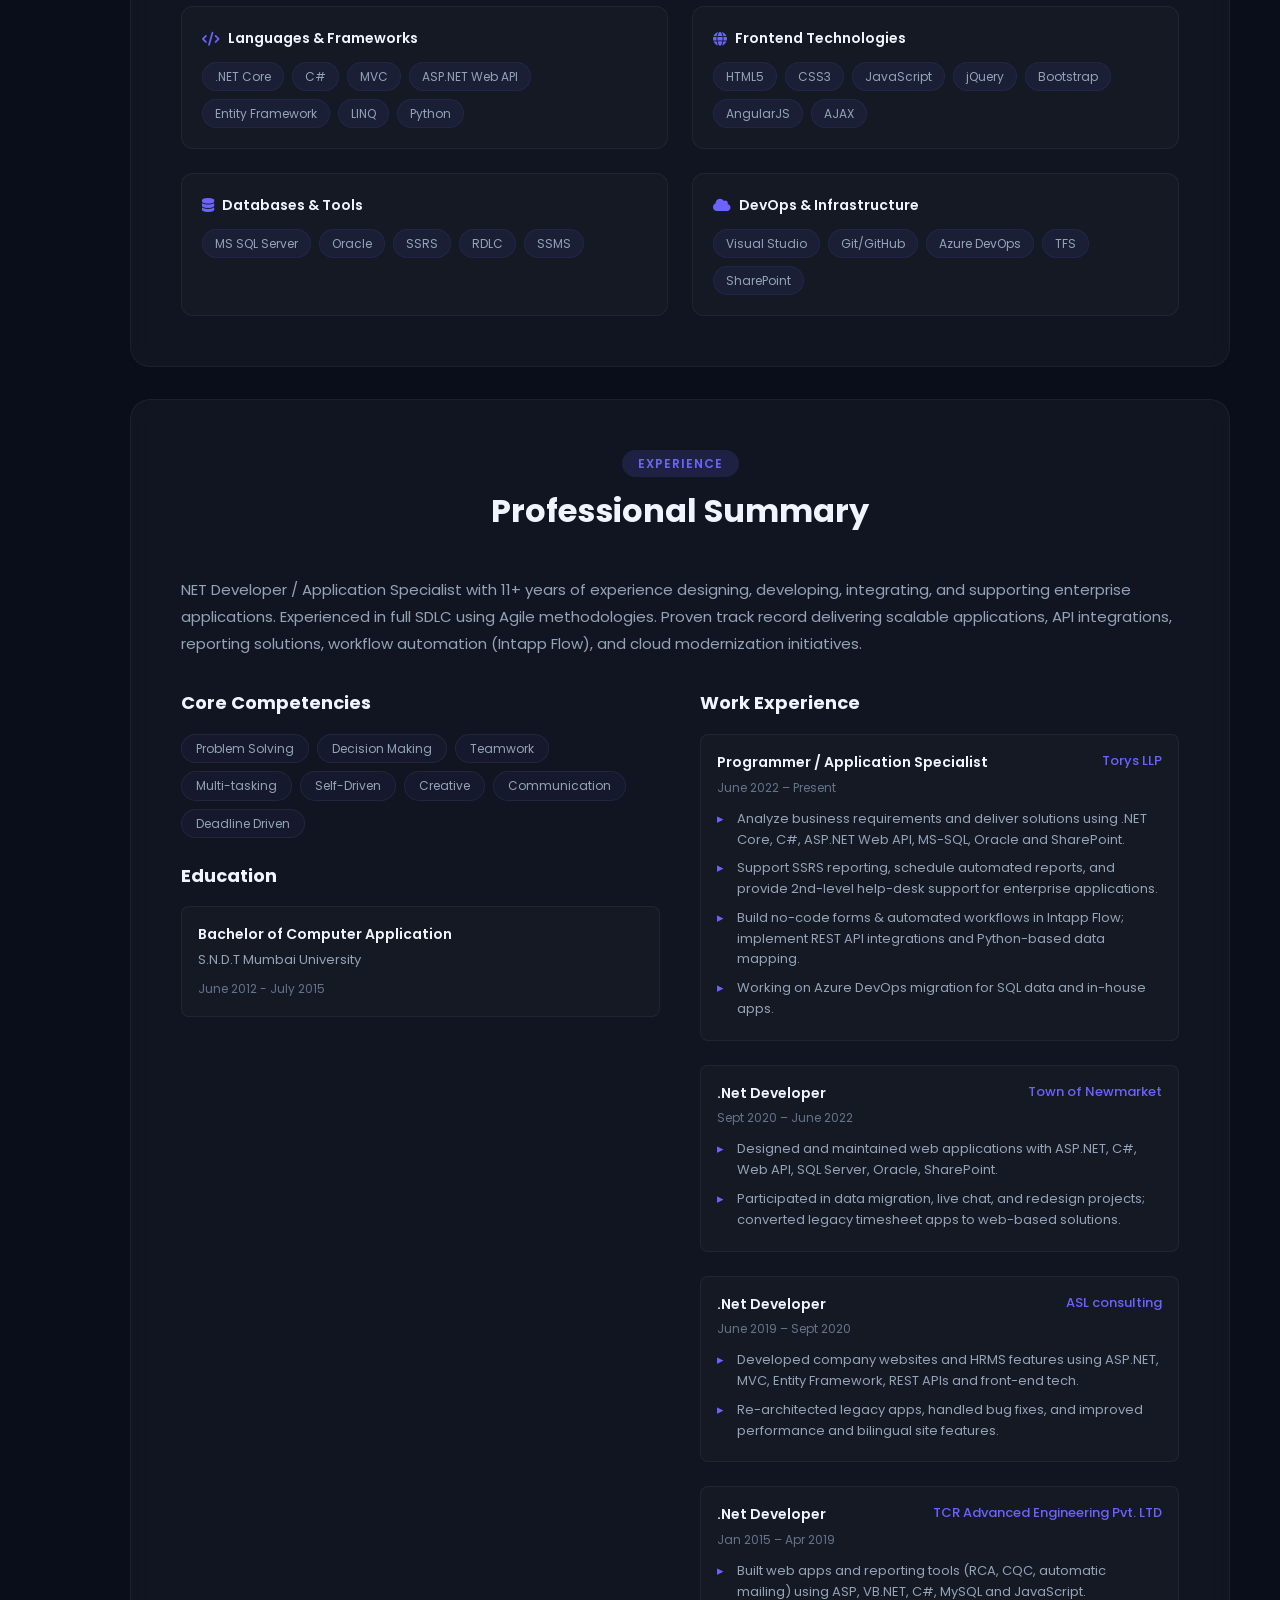
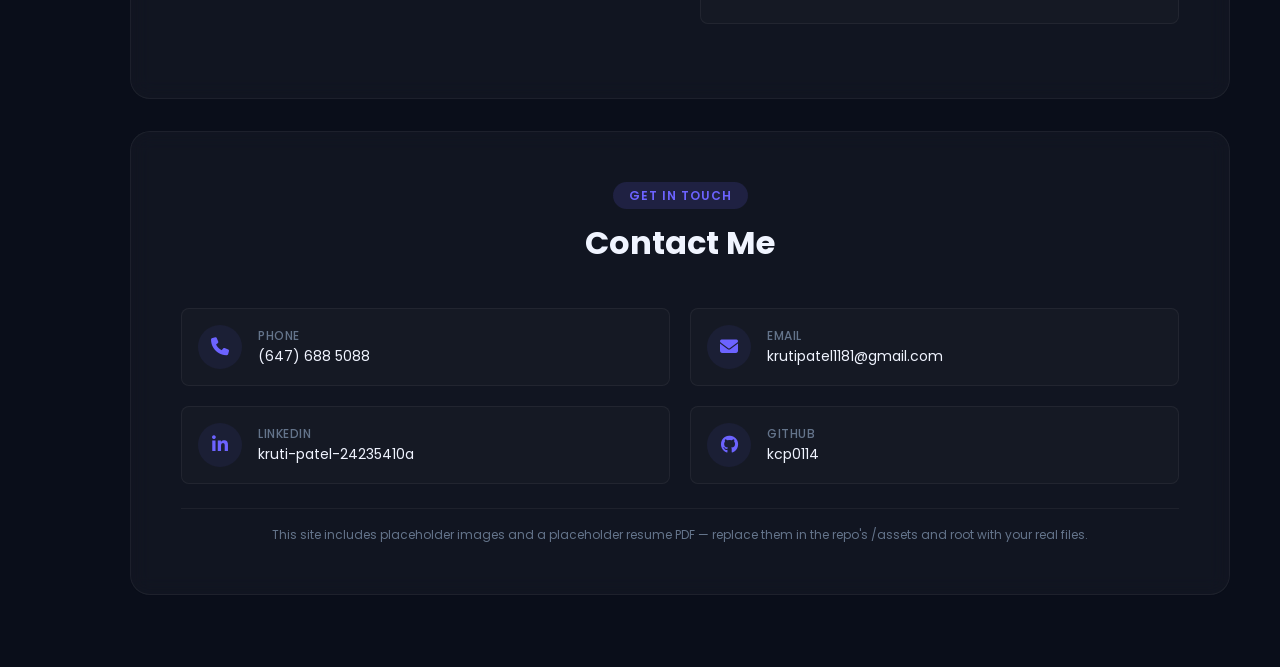
==== commit 6b2df071: "Remove commented resume actions from index.html Removed commented-out resume actions section from HT" ====
--- a/index.html
+++ b/index.html
@@ -296,11 +296,11 @@
           </div>
         </div>
 
-        <div class="resume-actions">
+        <!--<div class="resume-actions">
           <a class="btn primary" href="/resume.pdf" download>
             <i class="fas fa-download"></i> Download Resume (PDF)
           </a>
-        </div>
+        </div>-->
       </section>
 
       <section id="contact" class="card contact-card">
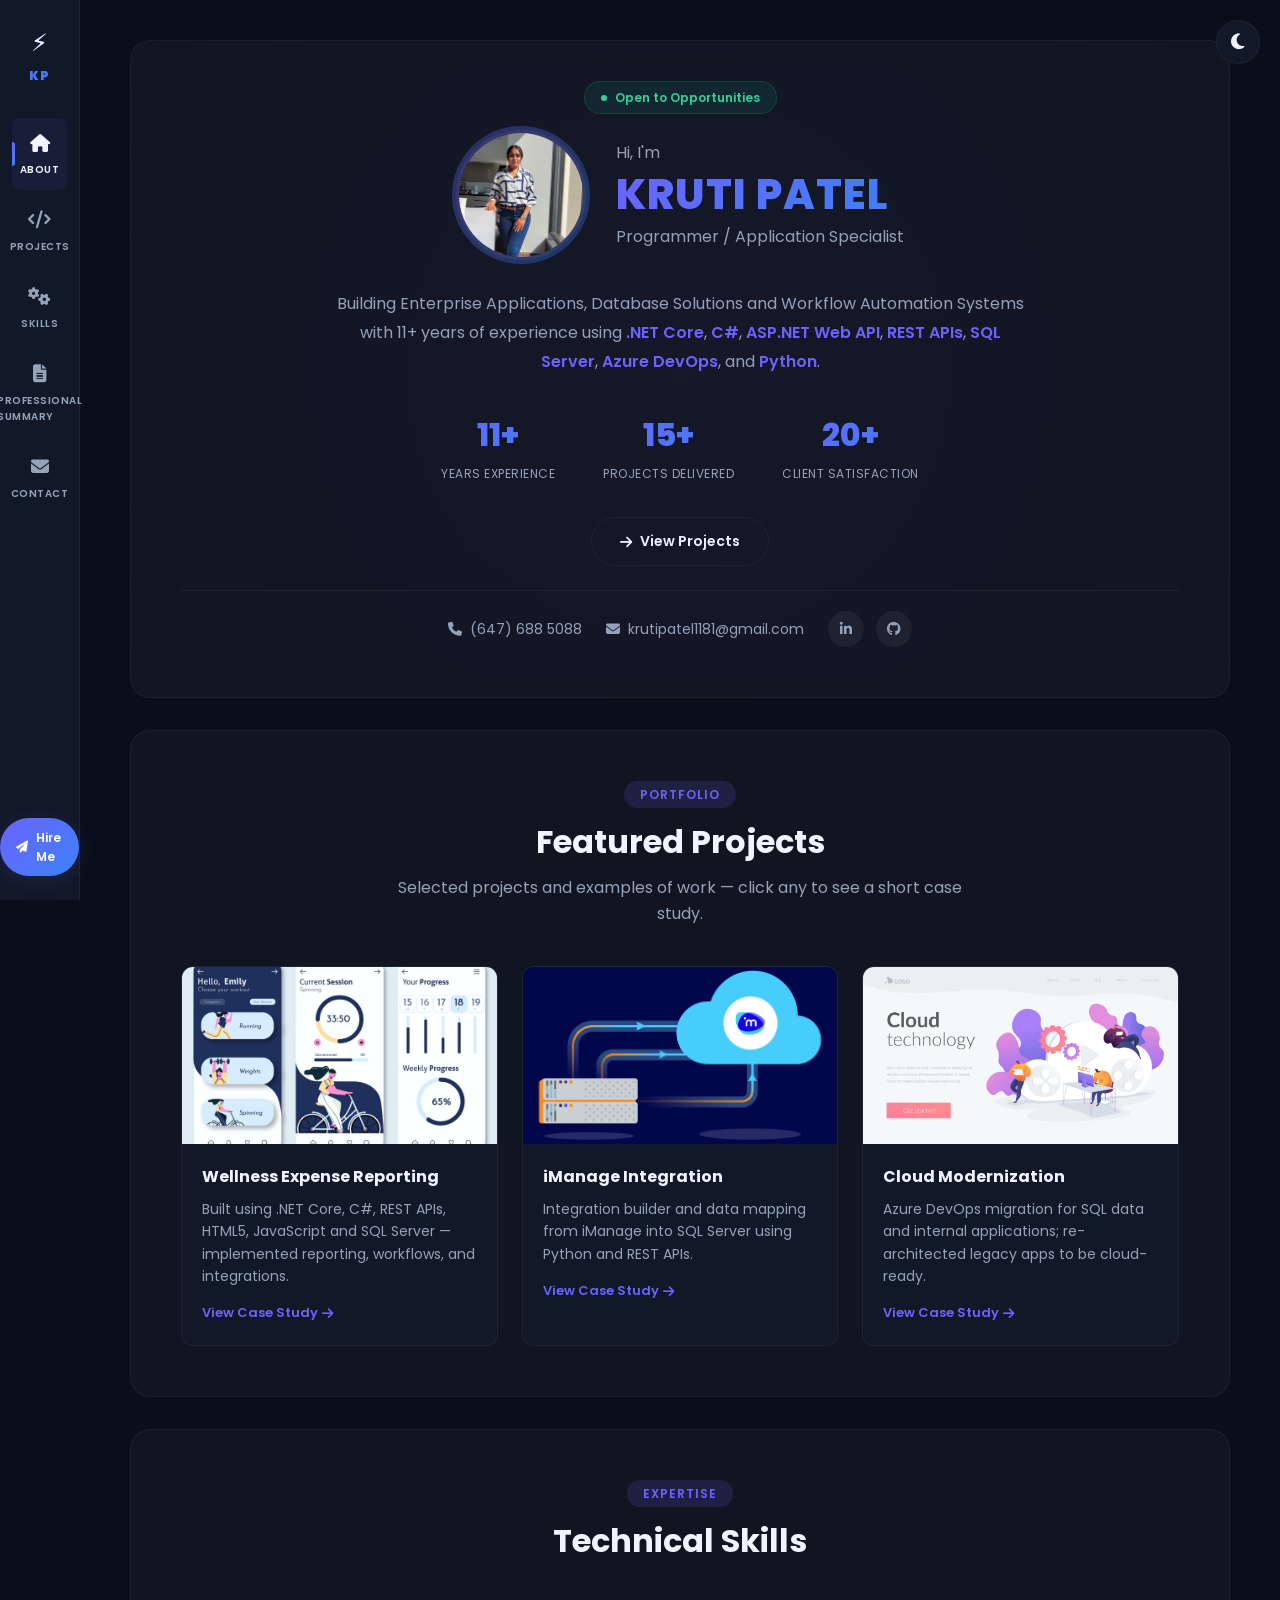
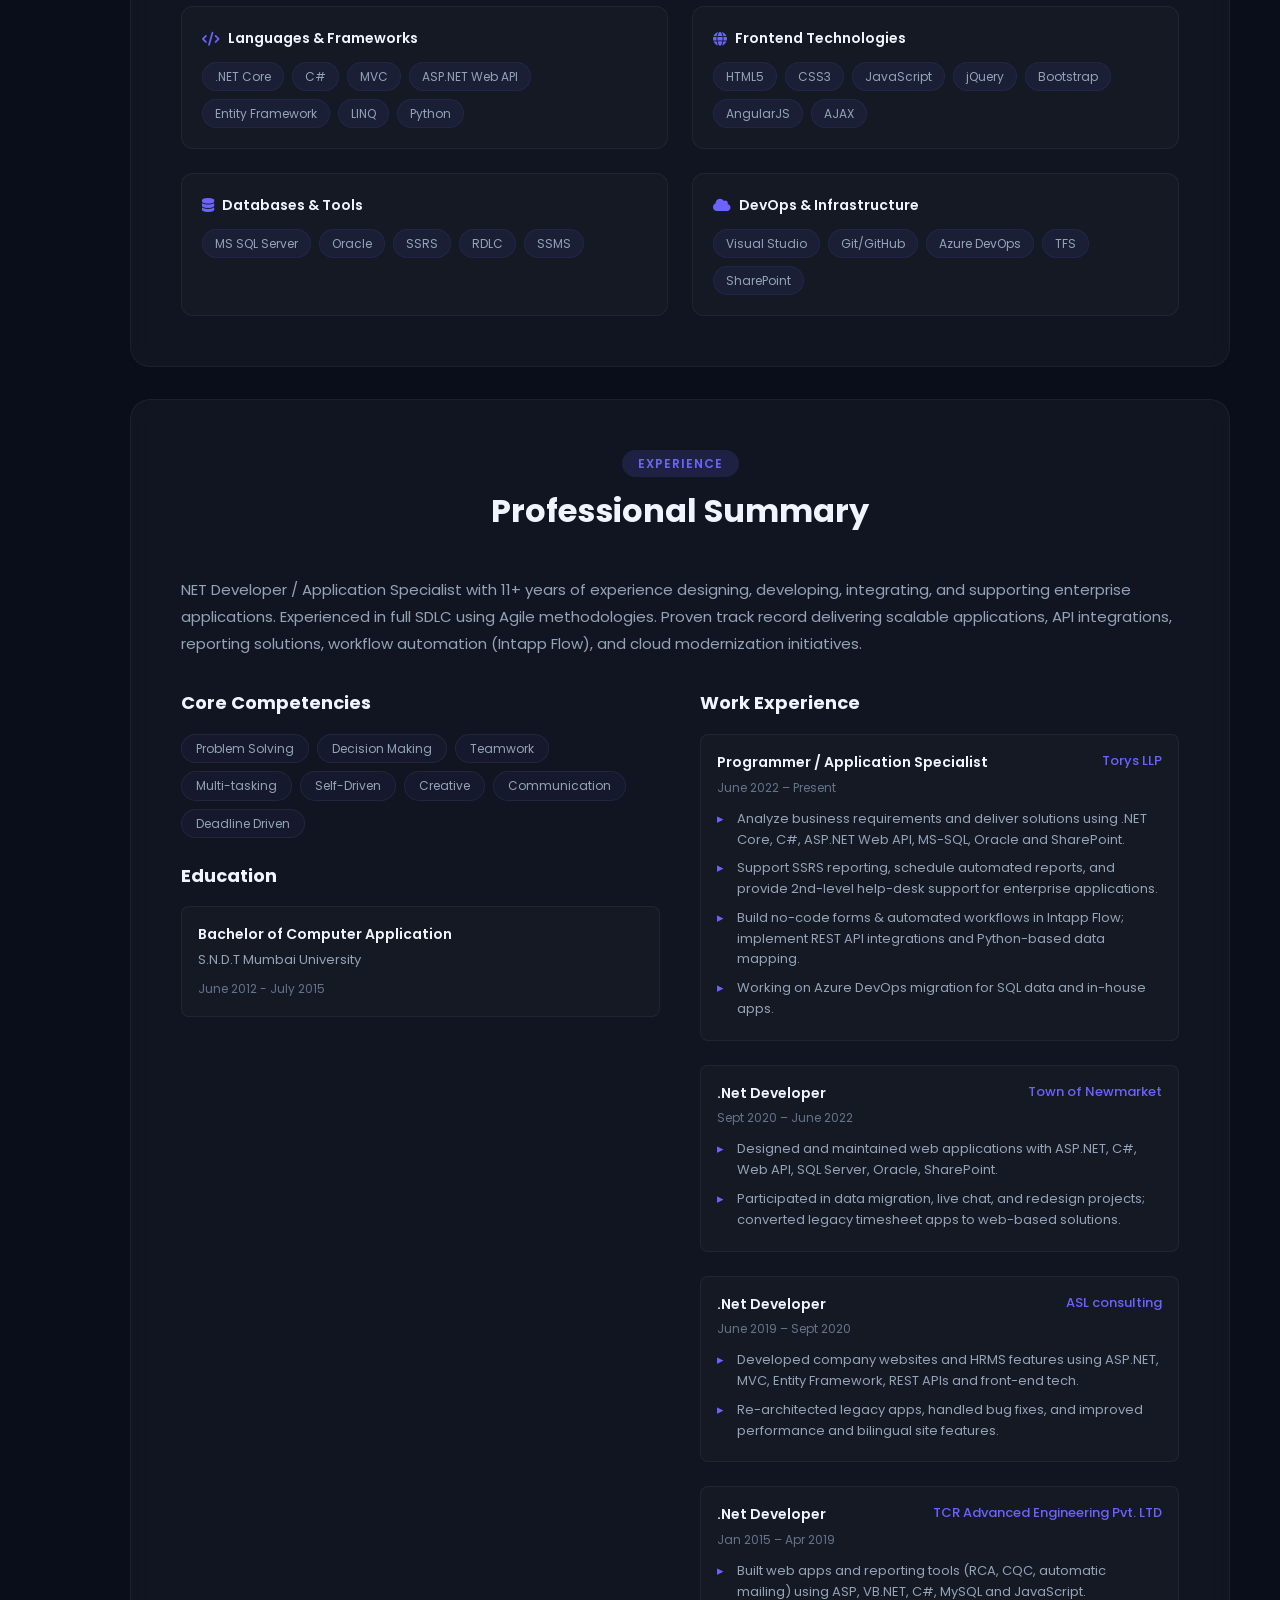
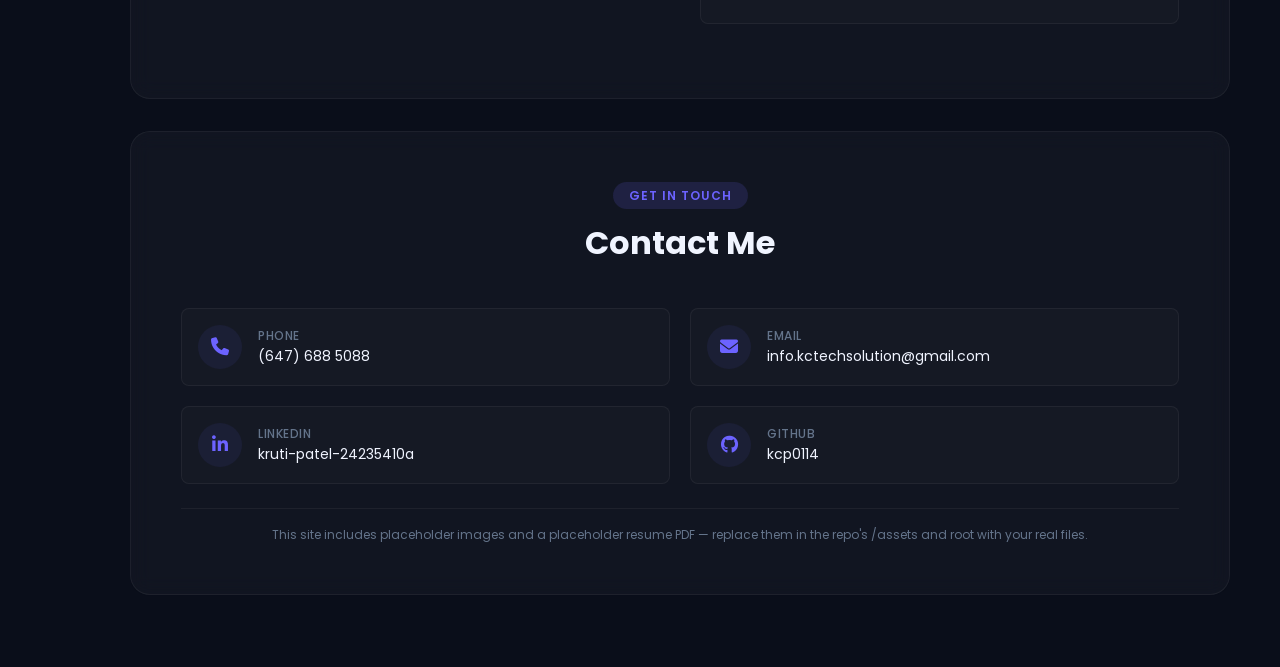
==== commit 9fc892fd: "Update resume section and contact email" ====
--- a/index.html
+++ b/index.html
@@ -33,9 +33,9 @@
           <span class="icon"><i class="fas fa-cogs"></i></span>
           <span class="label">Skills</span>
         </li>
-        <li data-target="#resume">
+        <li data-target="Professional Summary">
           <span class="icon"><i class="fas fa-file-alt"></i></span>
-          <span class="label">Resume</span>
+          <span class="label">Professional Summary</span>
         </li>
         <li data-target="#contact">
           <span class="icon"><i class="fas fa-envelope"></i></span>
@@ -91,9 +91,9 @@
         </div>
 
         <div class="hero-actions">
-          <a class="btn primary" href="/resume.pdf" download>
+<!--          <a class="btn primary" href="/resume.pdf" download>
             <i class="fas fa-download"></i> Download Resume
-          </a>
+          </a> -->
           <a class="btn outline" href="#projects">
             <i class="fas fa-arrow-right"></i> View Projects
           </a>
@@ -320,7 +320,7 @@
             <div class="contact-icon"><i class="fas fa-envelope"></i></div>
             <div>
               <h4>Email</h4>
-              <p><a href="mailto:krutipatel1181@gmail.com">krutipatel1181@gmail.com</a></p>
+              <p><a href="mailto:info.kctechsolution@gmail.com">info.kctechsolution@gmail.com</a></p>
             </div>
           </div>
           <div class="contact-info-item">
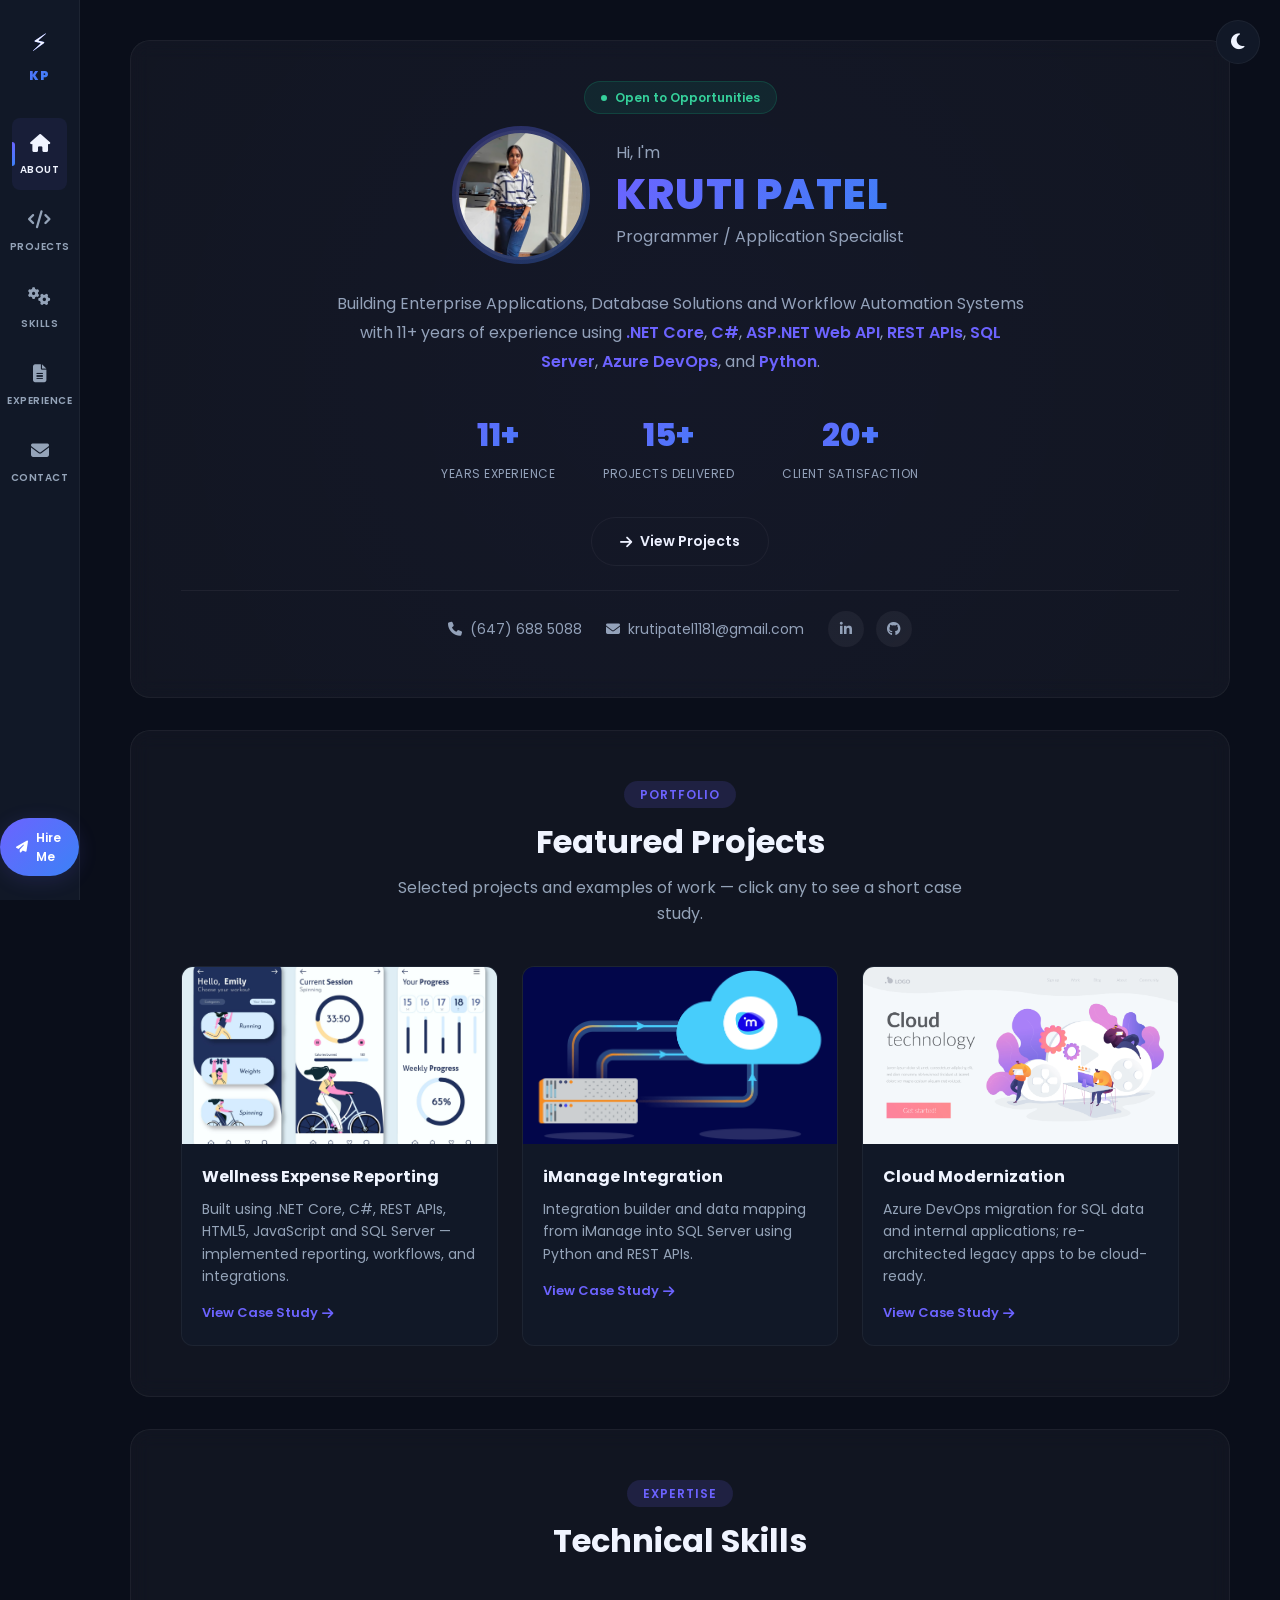
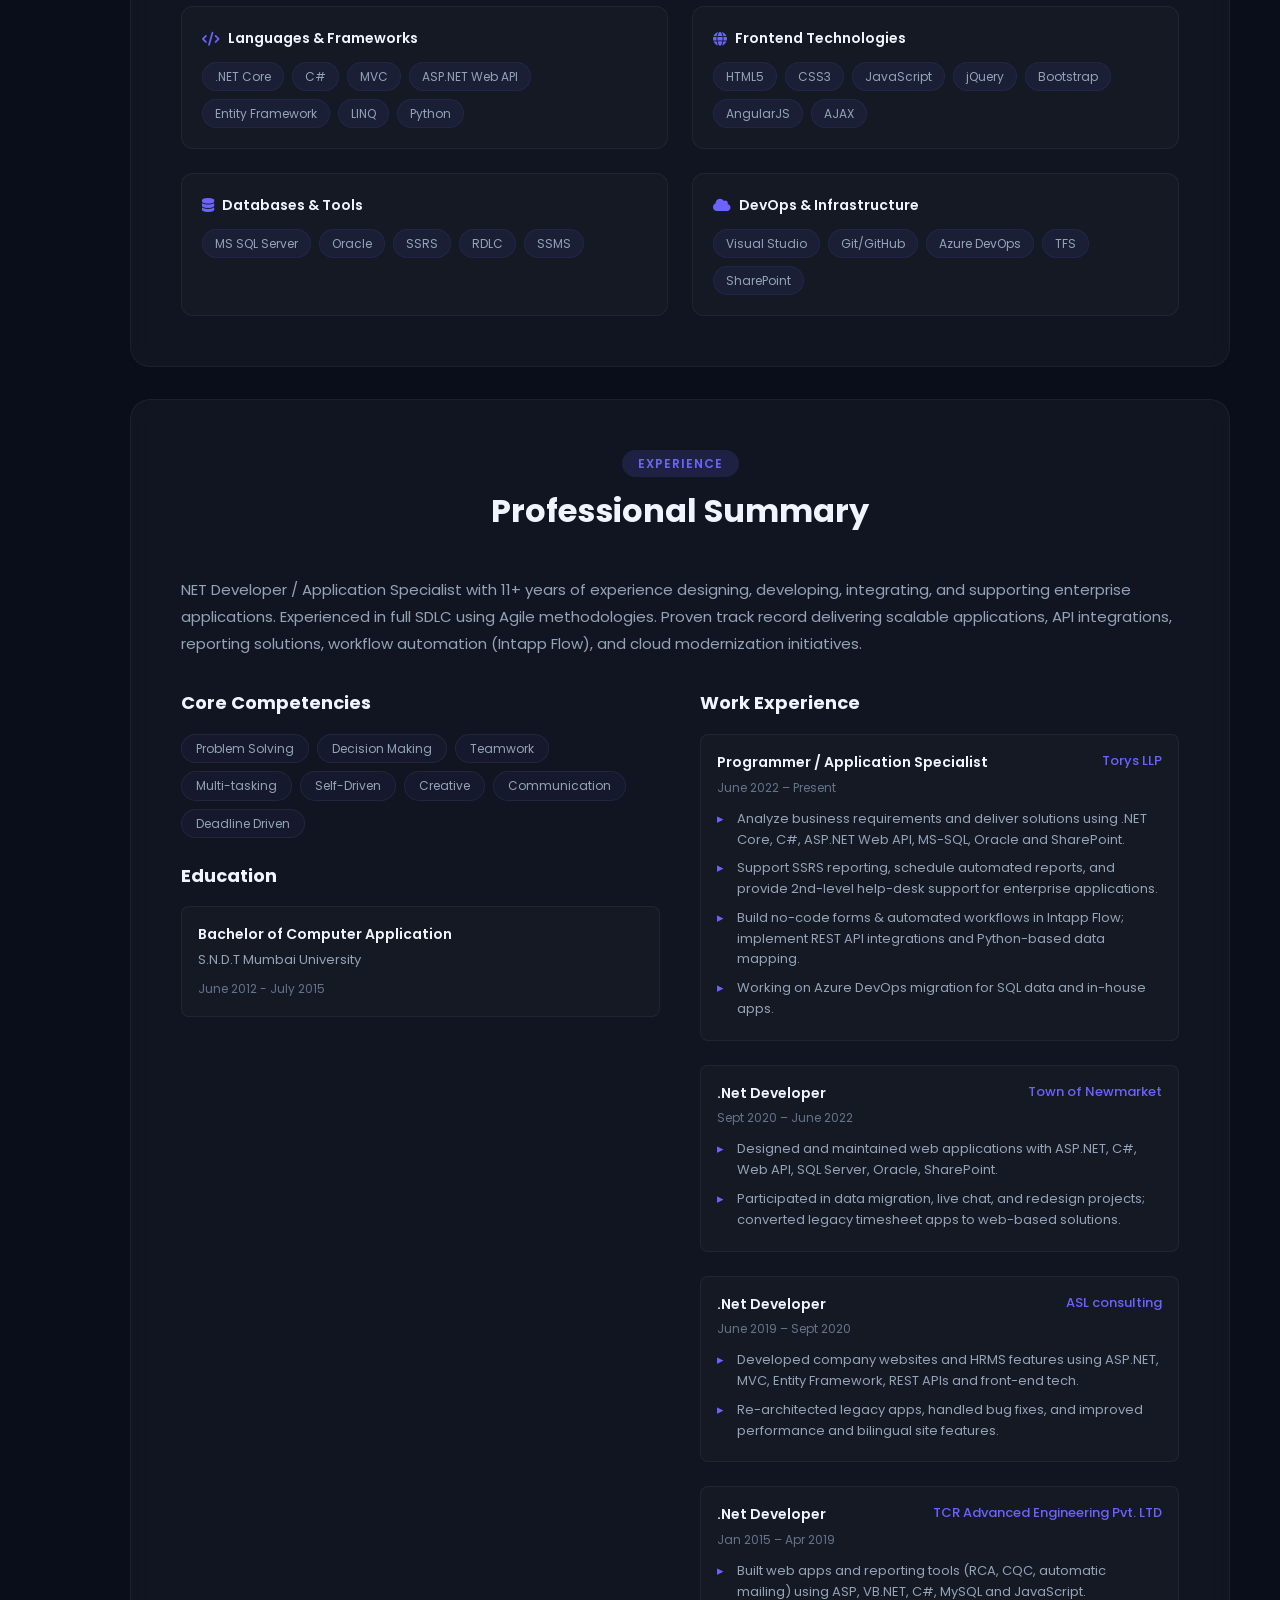
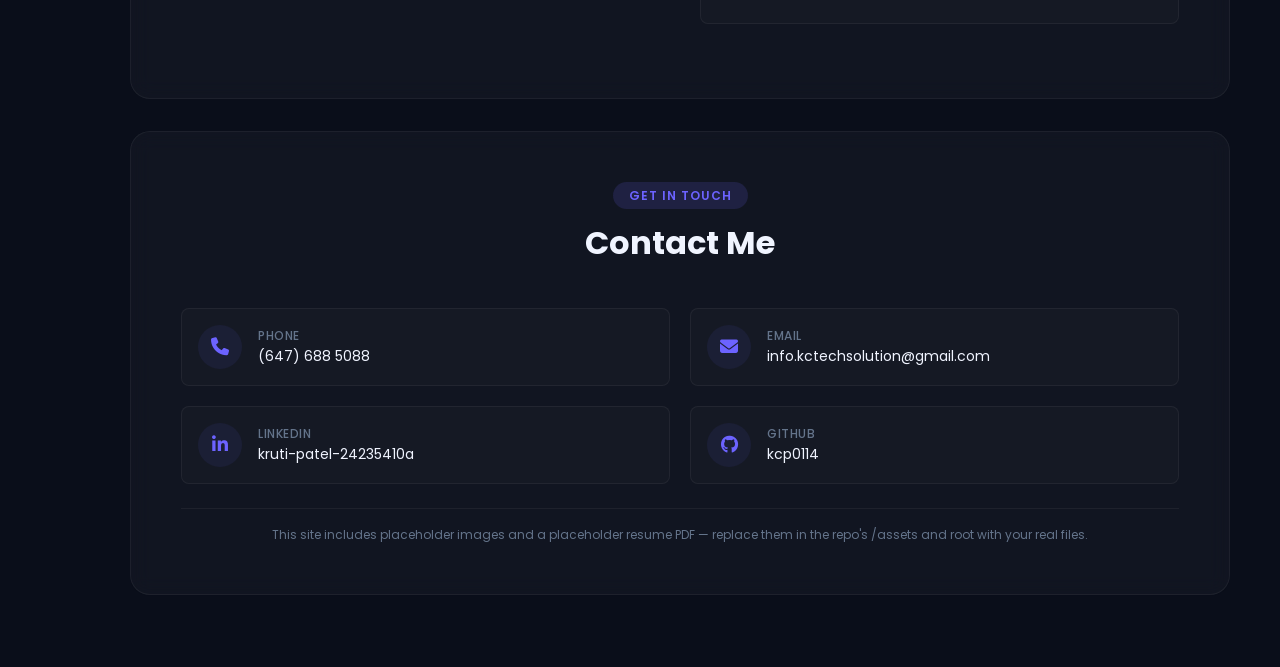
==== commit c80c1274: "Update navigation item from 'Professional Summary' to 'Experience'" ====
--- a/index.html
+++ b/index.html
@@ -33,9 +33,9 @@
           <span class="icon"><i class="fas fa-cogs"></i></span>
           <span class="label">Skills</span>
         </li>
-        <li data-target="Professional Summary">
+        <li data-target="resume">
           <span class="icon"><i class="fas fa-file-alt"></i></span>
-          <span class="label">Professional Summary</span>
+          <span class="label">Experience</span>
         </li>
         <li data-target="#contact">
           <span class="icon"><i class="fas fa-envelope"></i></span>
@@ -91,9 +91,6 @@
         </div>
 
         <div class="hero-actions">
-<!--          <a class="btn primary" href="/resume.pdf" download>
-            <i class="fas fa-download"></i> Download Resume
-          </a> -->
           <a class="btn outline" href="#projects">
             <i class="fas fa-arrow-right"></i> View Projects
           </a>
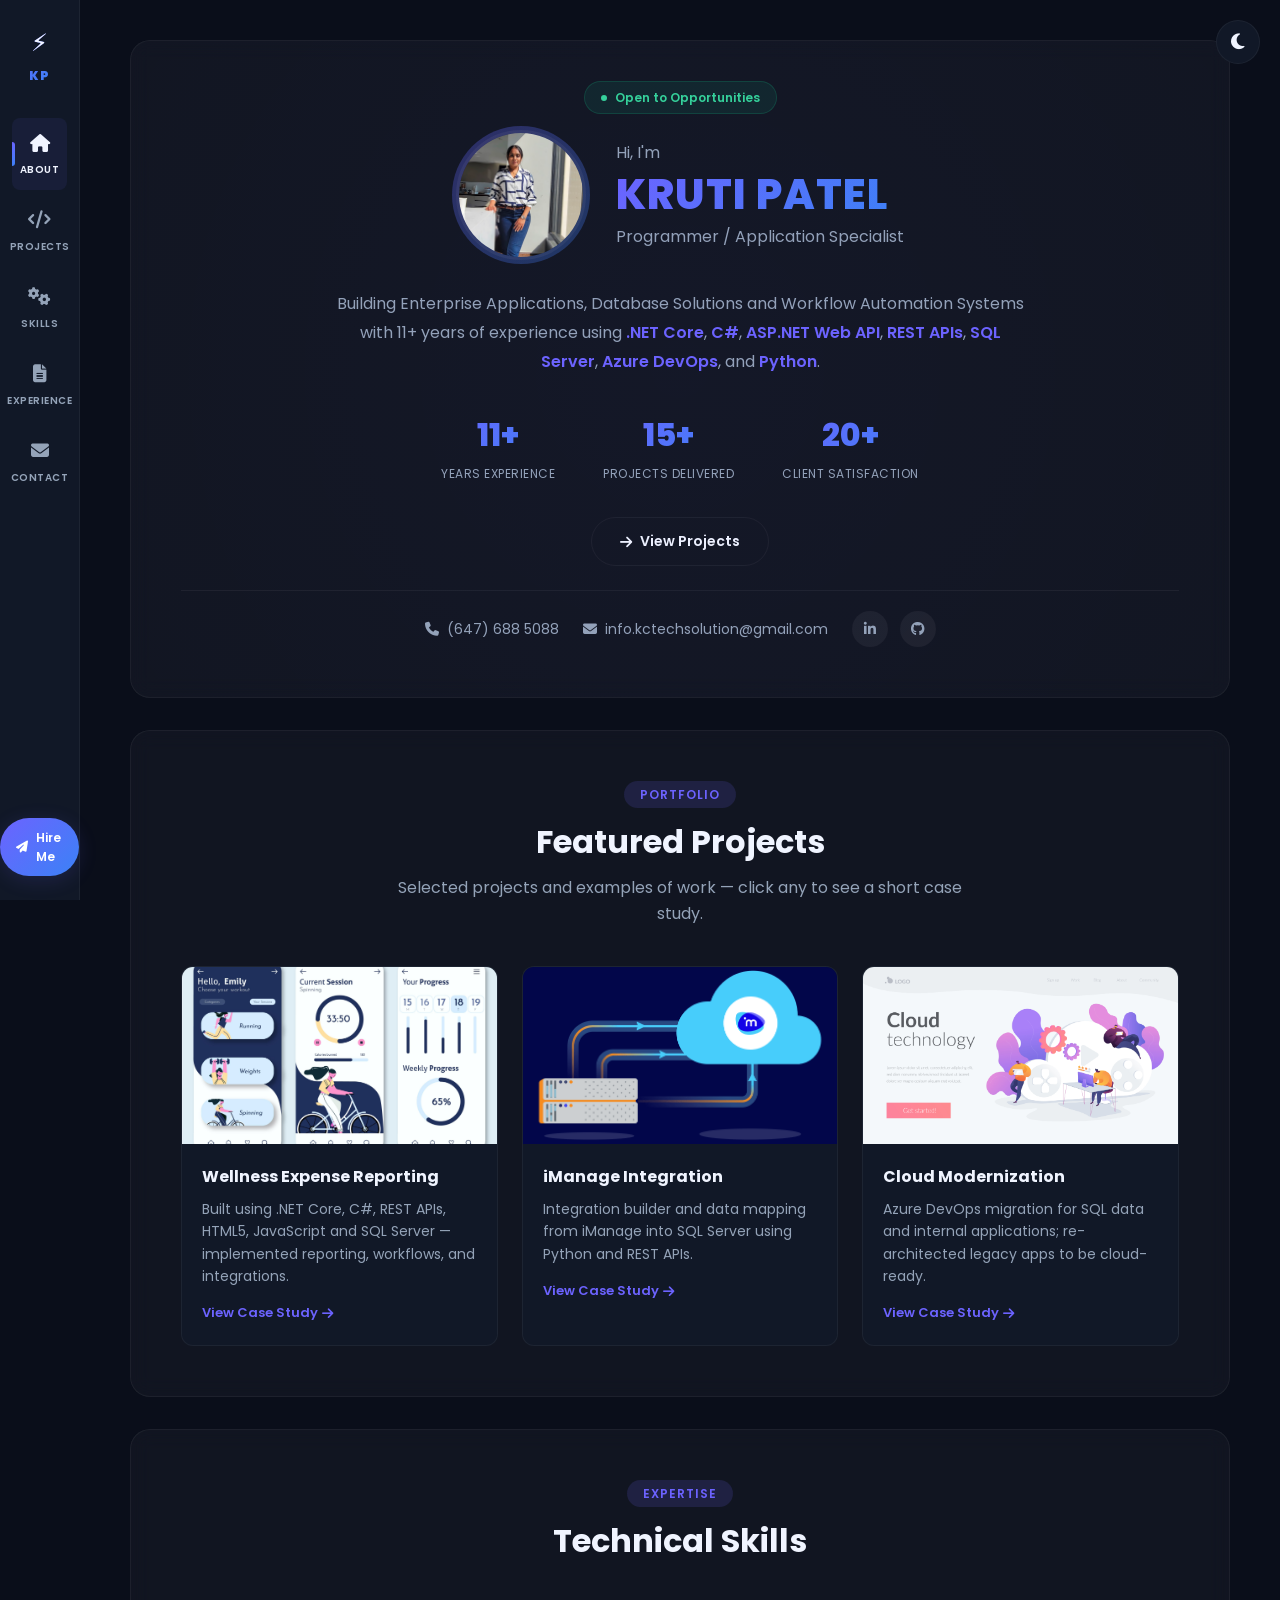
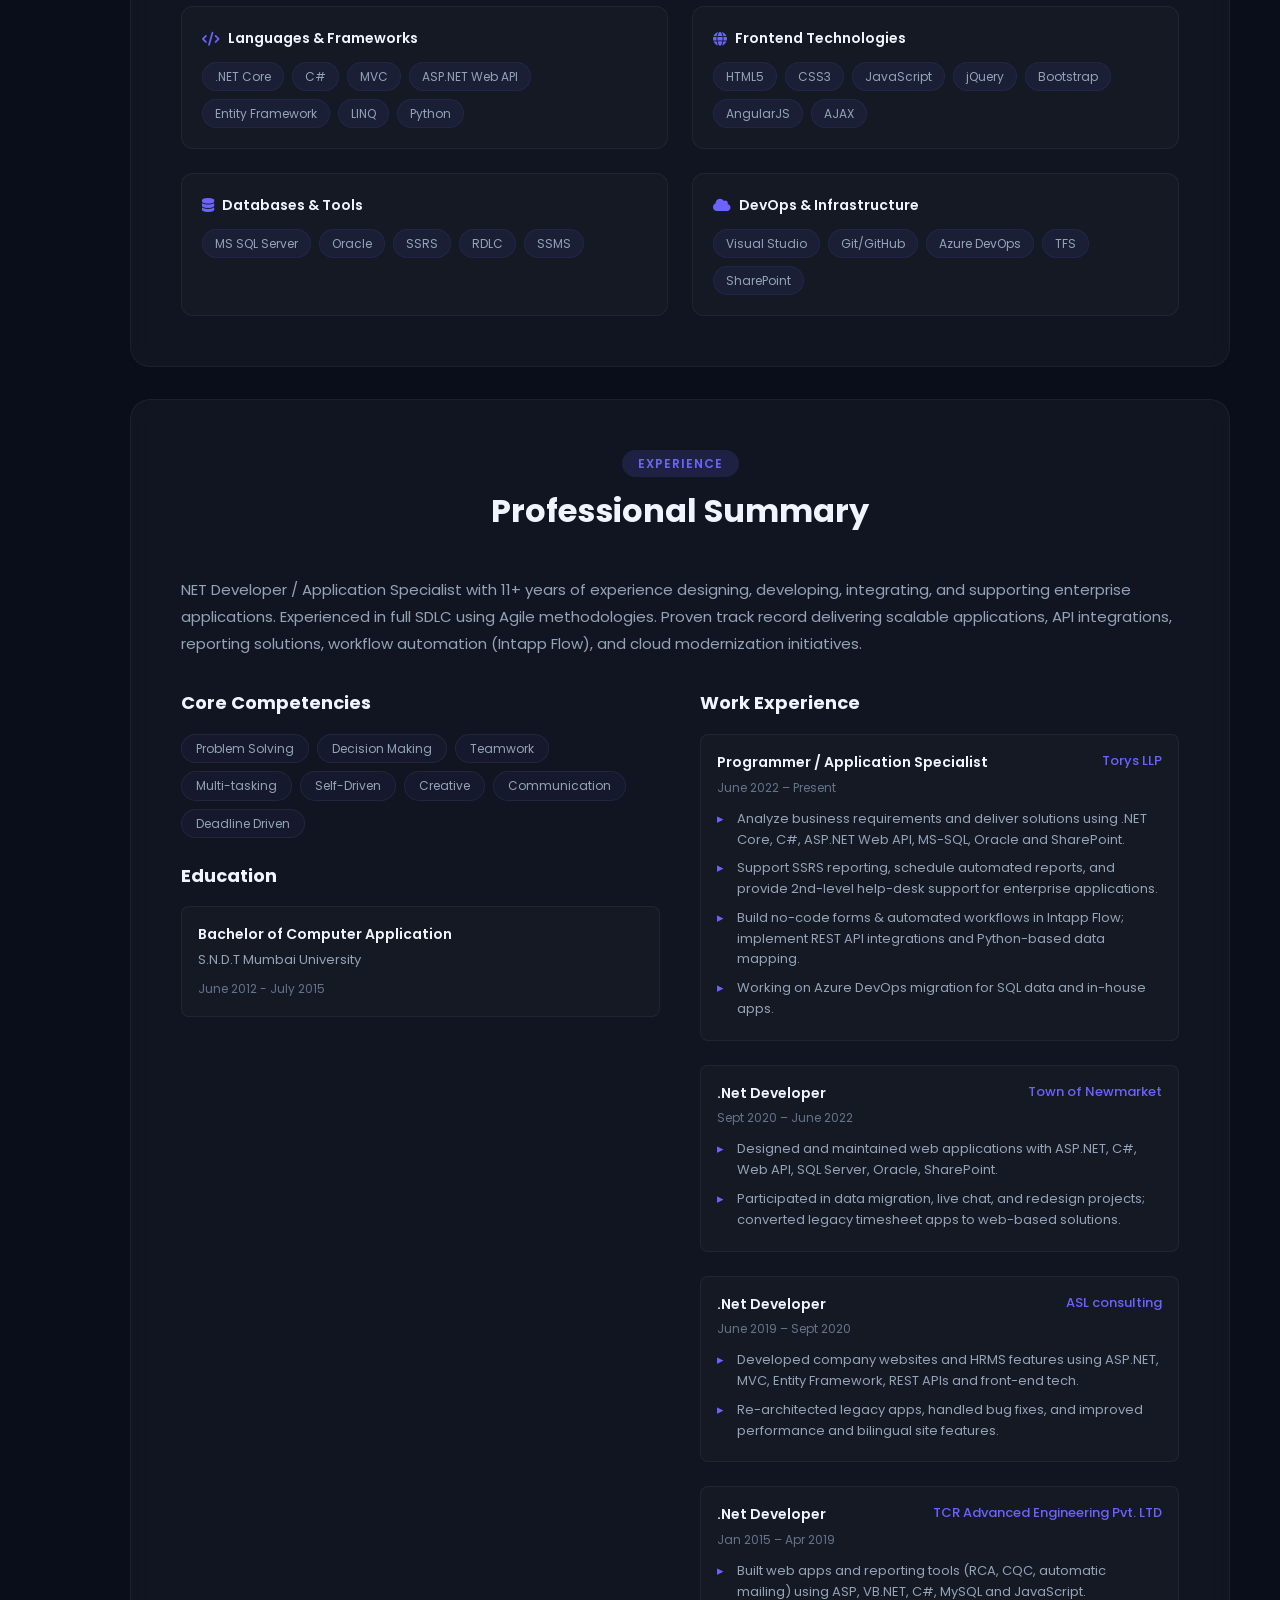
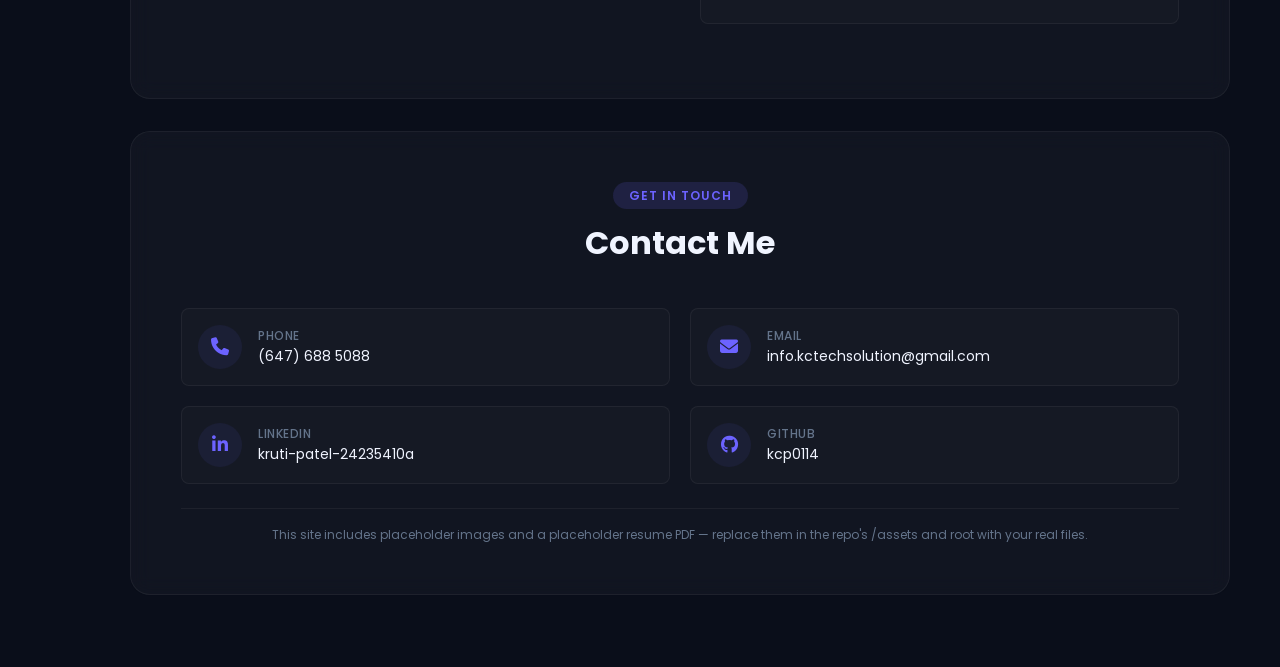
==== commit 6bd80826: "Update email contact in index.html" ====
--- a/index.html
+++ b/index.html
@@ -33,7 +33,7 @@
           <span class="icon"><i class="fas fa-cogs"></i></span>
           <span class="label">Skills</span>
         </li>
-        <li data-target="resume">
+        <li data-target="#resume">
           <span class="icon"><i class="fas fa-file-alt"></i></span>
           <span class="label">Experience</span>
         </li>
@@ -101,7 +101,7 @@
             <i class="fas fa-phone"></i> (647) 688 5088
           </div>
           <div class="contact-item">
-            <i class="fas fa-envelope"></i> <a href="mailto:krutipatel1181@gmail.com">krutipatel1181@gmail.com</a>
+            <i class="fas fa-envelope"></i> <a href="mailto:info.kctechsolution@gmail.com">info.kctechsolution@gmail.com</a>
           </div>
           <div class="social-links">
             <a href="https://www.linkedin.com/in/kruti-patel-24235410a/" target="_blank" rel="noopener" aria-label="LinkedIn">
